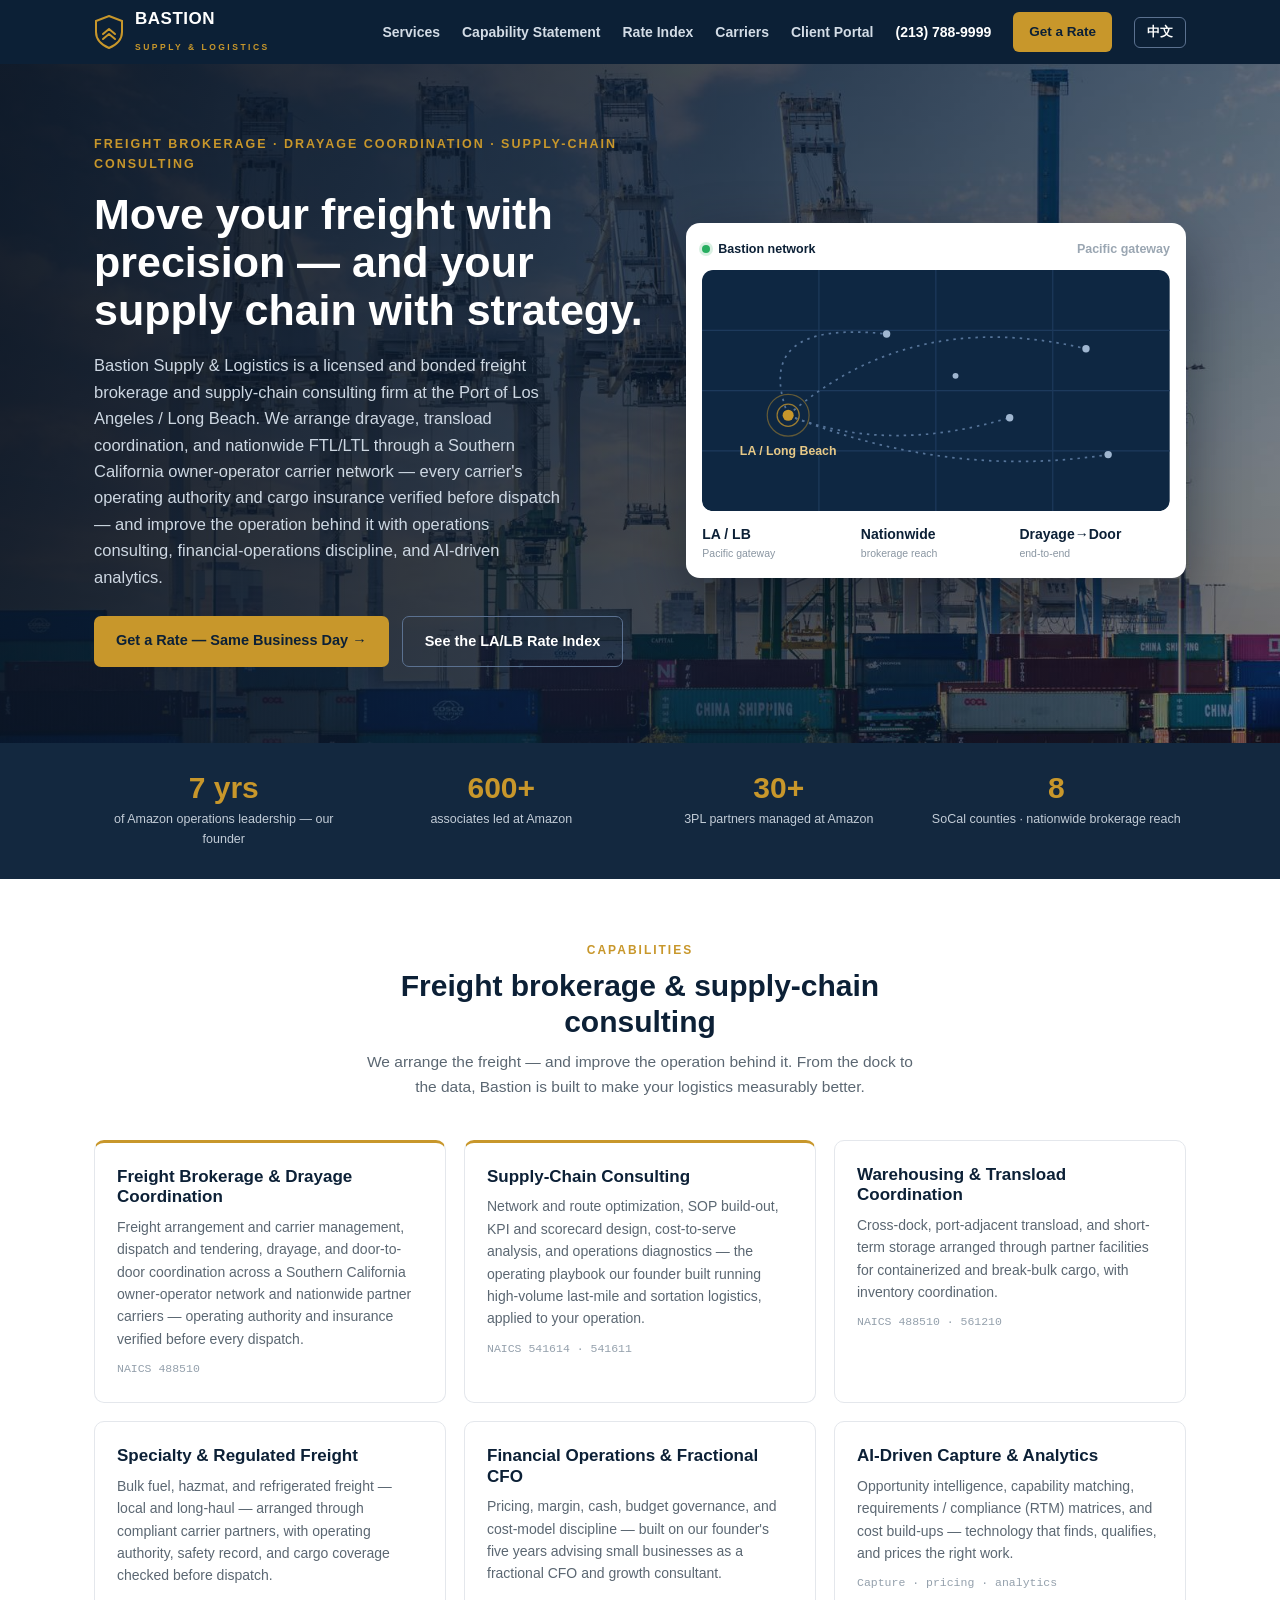
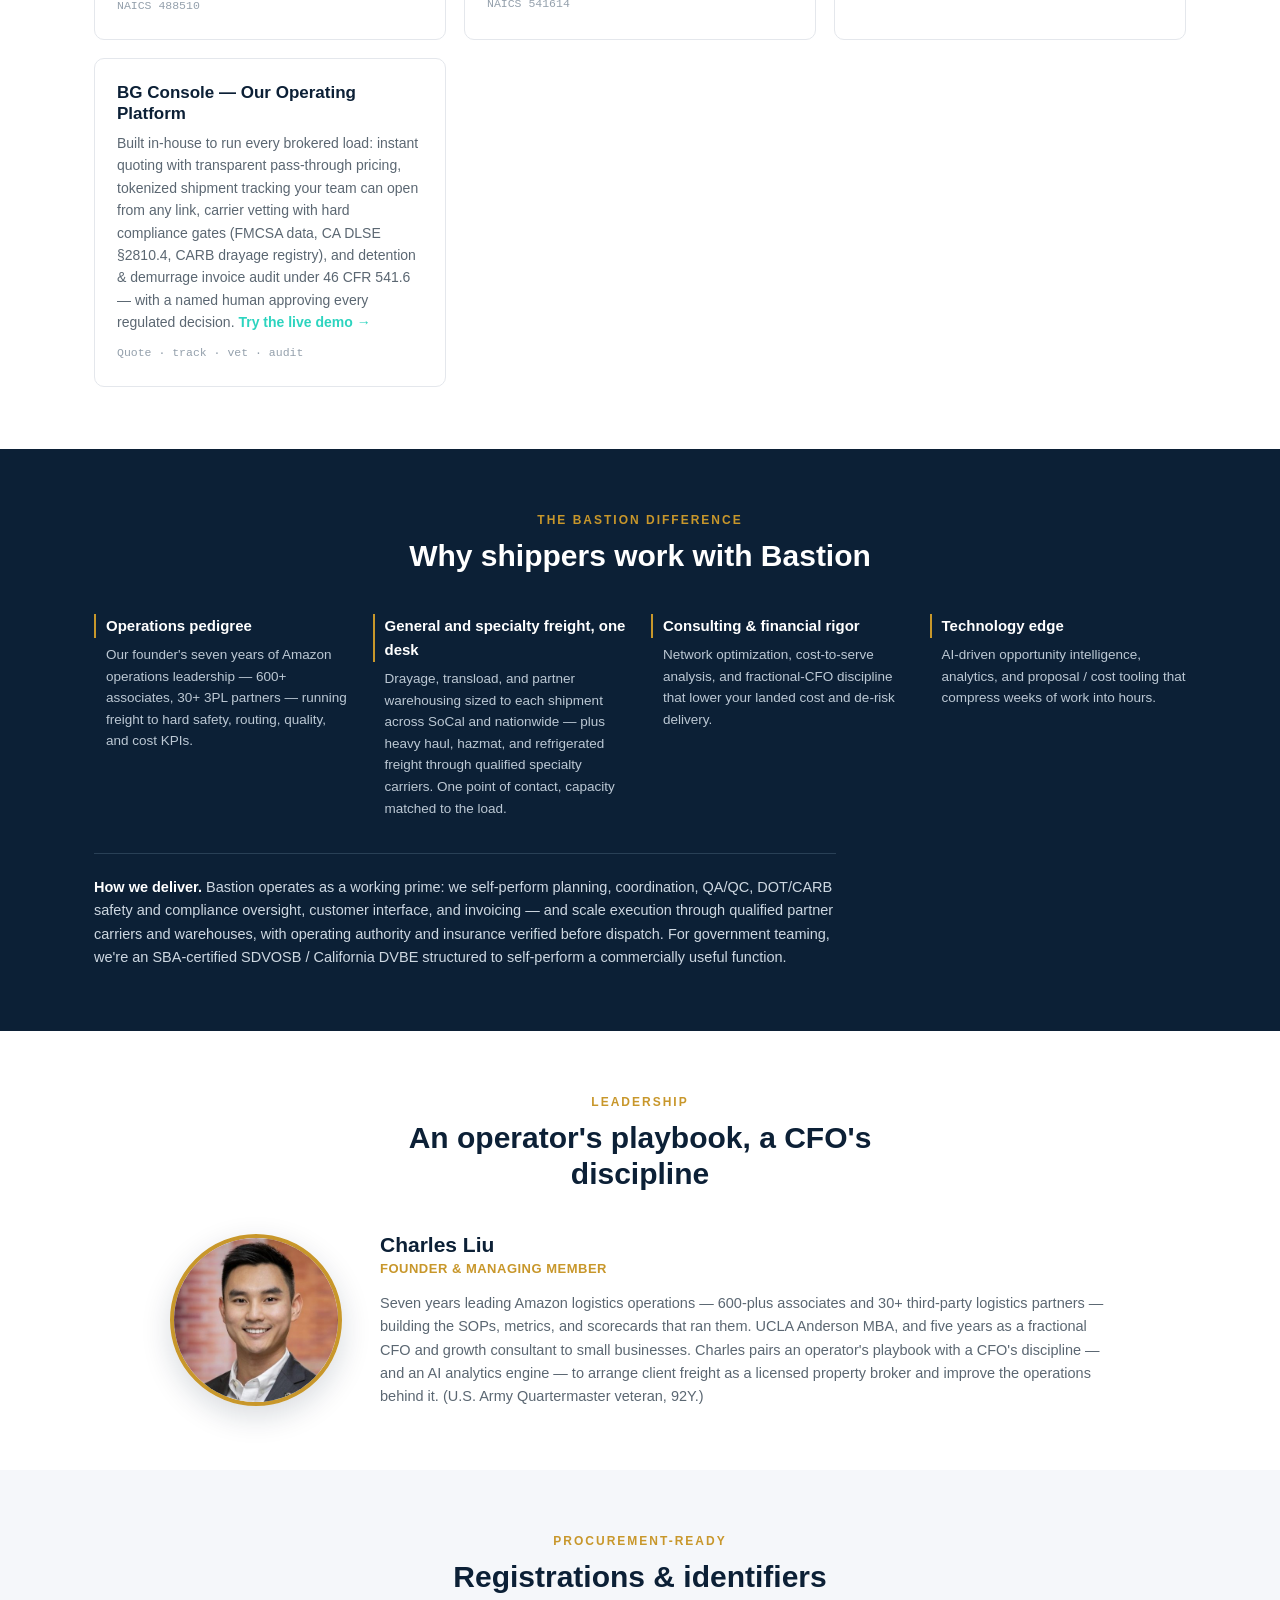
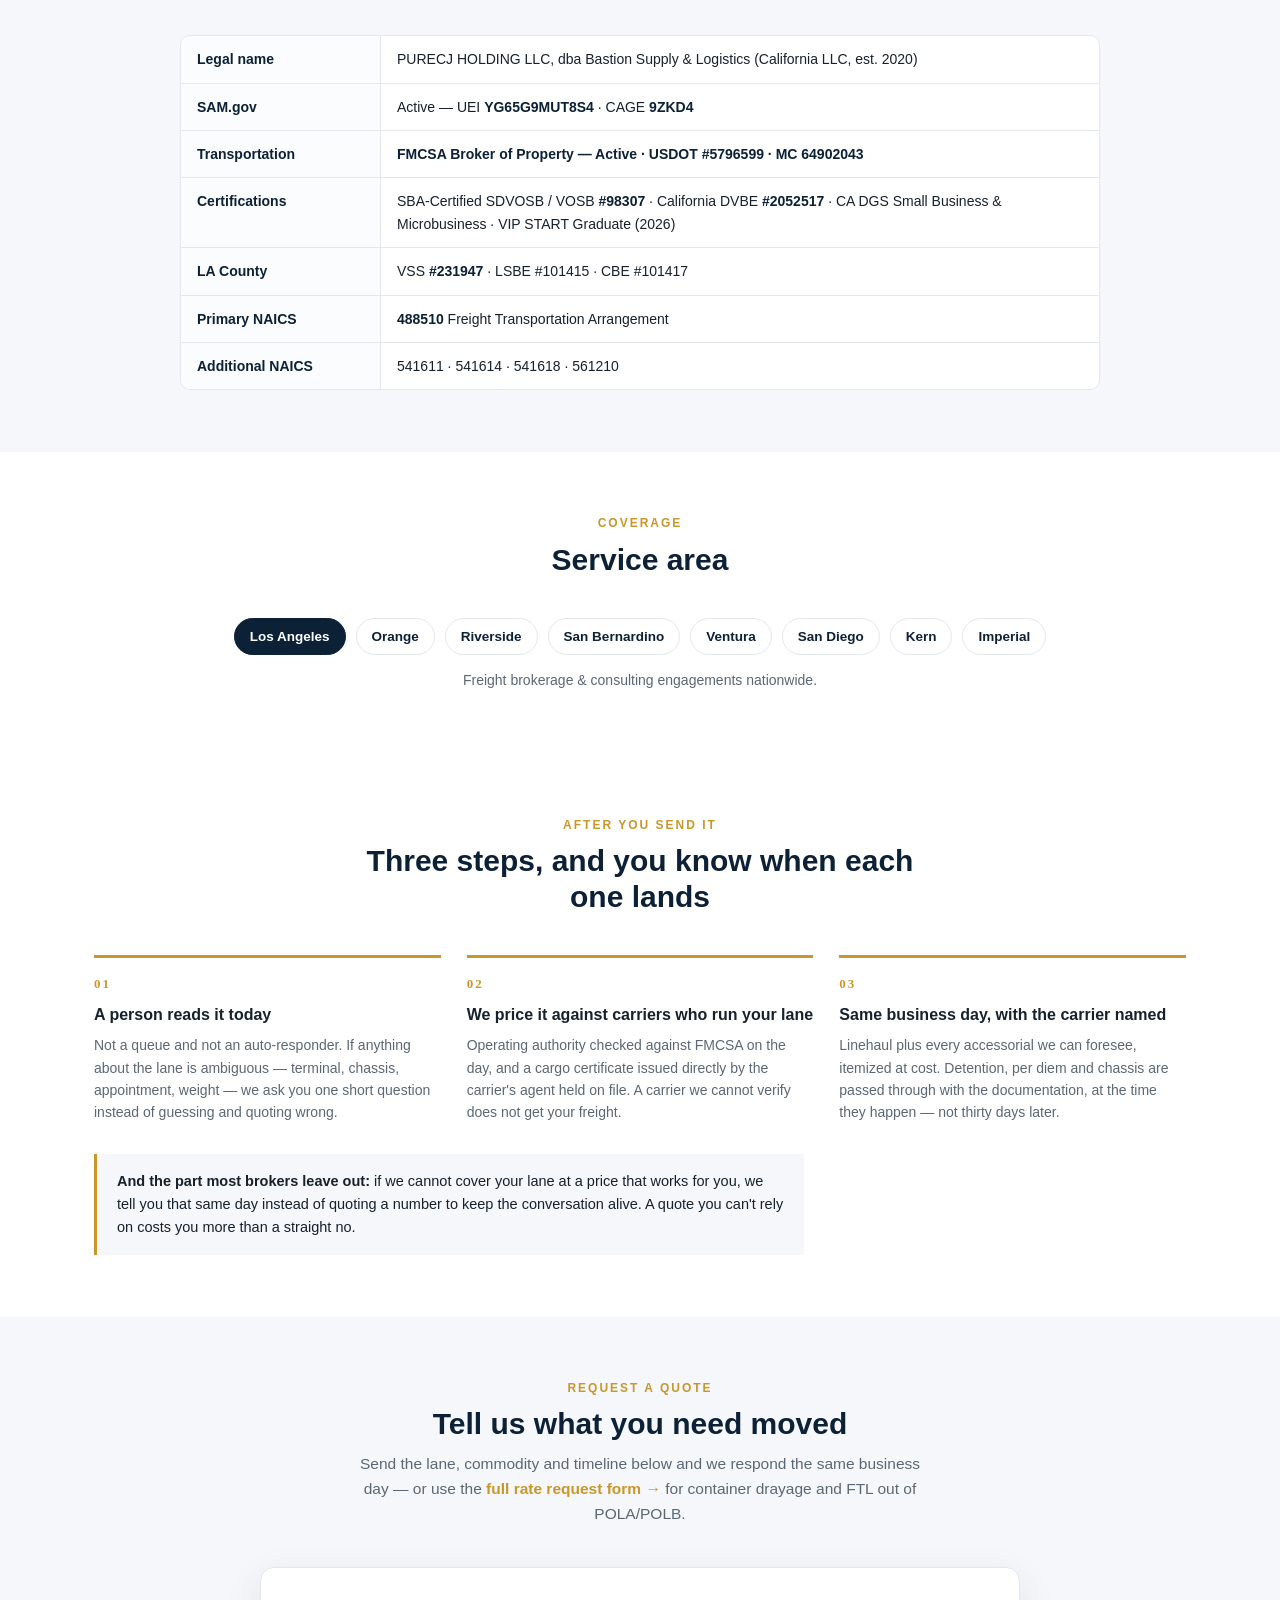
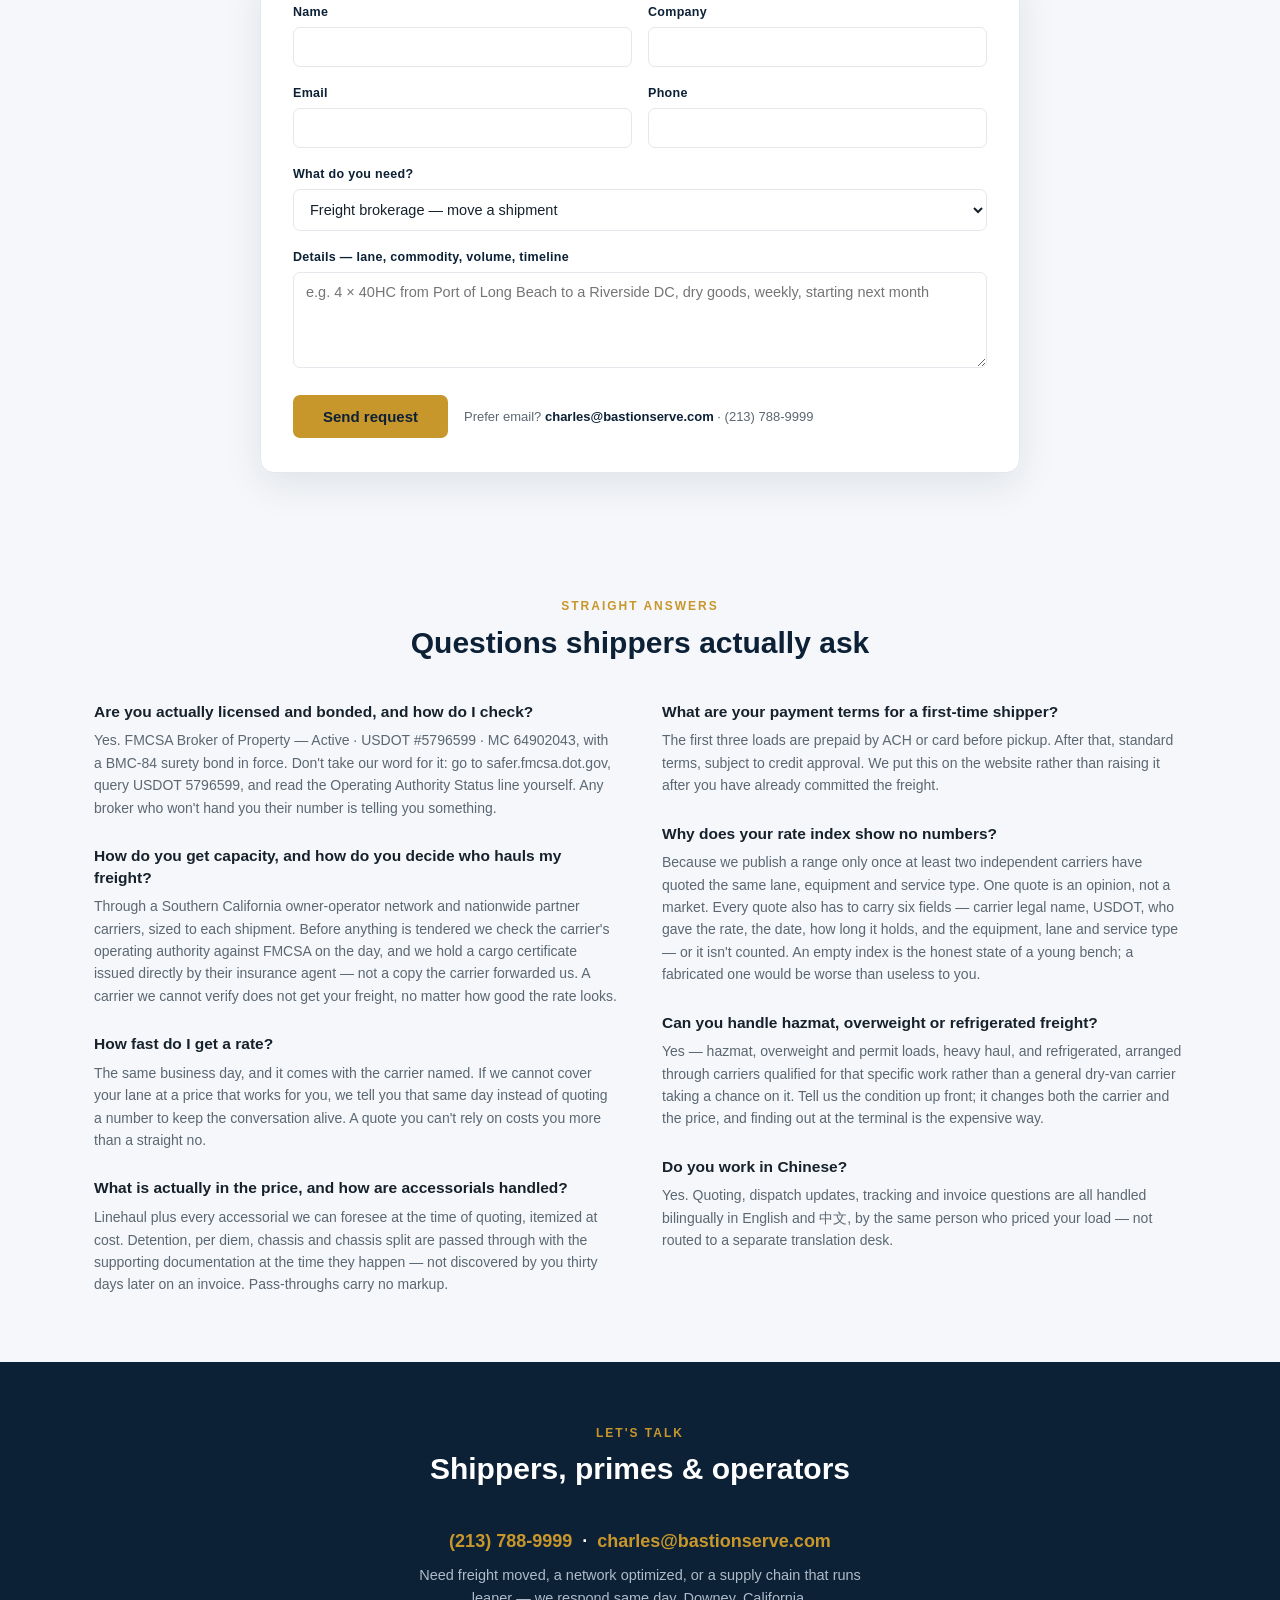
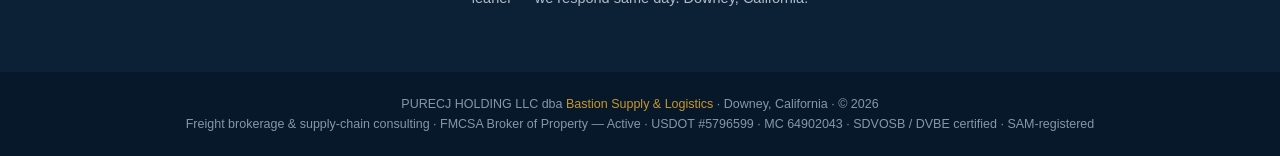
==== index.html @ d9c45f8b "Homepage FAQ + FAQPage schema, generated from a single source Eight questions a shipper actually ask" ====
<!DOCTYPE html>
<html lang="en">
<head>
<meta charset="UTF-8">
<meta name="viewport" content="width=device-width, initial-scale=1">
<title>Bastion Supply &amp; Logistics — Freight Brokerage &amp; Supply-Chain Consulting | Los Angeles &amp; Long Beach</title>
<meta name="description" content="Bastion Supply &amp; Logistics is a licensed and bonded freight brokerage (FMCSA Broker of Property — Active · USDOT #5796599 · MC 64902043) and supply-chain consulting firm at the Port of Los Angeles / Long Beach — drayage, transload coordination, nationwide FTL/LTL, carrier qualification, network optimization, and operations consulting.">
<meta property="og:title" content="Bastion Supply &amp; Logistics — Freight Brokerage &amp; Supply-Chain Consulting">
<meta property="og:description" content="Freight brokerage and supply-chain consulting at the Port of LA / Long Beach and nationwide.">
<meta property="og:type" content="website">
<link rel="icon" href="data:image/svg+xml,%3Csvg xmlns='http://www.w3.org/2000/svg' viewBox='0 0 24 24'%3E%3Cpath fill='%23c9972b' d='M12 2l8 3v6c0 5-3.4 8.6-8 11-4.6-2.4-8-6-8-11V5l8-3z'/%3E%3C/svg%3E">
<script type="application/ld+json">
{"@context":"https://schema.org","@graph":[{"@type":["ProfessionalService","Organization"],"@id":"https://bastionserve.com/#org","name":"Bastion Supply & Logistics","legalName":"PURECJ HOLDING LLC","alternateName":"Bastion Supply and Logistics","url":"https://bastionserve.com","telephone":"+1-213-788-9999","email":"charles@bastionserve.com","foundingDate":"2020","description":"Licensed and bonded FMCSA property broker (FMCSA Broker of Property — Active · USDOT #5796599 · MC 64902043) and supply-chain consultancy at the Ports of Los Angeles and Long Beach. Arranges container drayage, transload, and nationwide FTL/LTL through carrier partners.","knowsLanguage":["en","zh"],"address":{"@type":"PostalAddress","streetAddress":"8036 Privet Ln","addressLocality":"Downey","addressRegion":"CA","postalCode":"90241","addressCountry":"US"},"identifier":[{"@type":"PropertyValue","name":"USDOT","value":"5796599"},{"@type":"PropertyValue","name":"FMCSA MC Docket","value":"MC 64902043"},{"@type":"PropertyValue","name":"SCAC","value":"BATC"},{"@type":"PropertyValue","name":"UEI","value":"YG65G9MUT8S4"},{"@type":"PropertyValue","name":"CAGE","value":"9ZKD4"},{"@type":"PropertyValue","name":"SBA SDVOSB/VOSB Certification","value":"98307"},{"@type":"PropertyValue","name":"California DVBE Certification","value":"2052517"}],"naics":"488510","contactPoint":[{"@type":"ContactPoint","contactType":"sales","telephone":"+1-213-788-9999","email":"charles@bastionserve.com","availableLanguage":["English","Chinese"],"areaServed":"US"}],"areaServed":[{"@type":"AdministrativeArea","name":"Southern California"},{"@type":"Country","name":"United States"}],"hasOfferCatalog":{"@type":"OfferCatalog","name":"Freight and supply-chain services","itemListElement":[{"@type":"Offer","itemOffered":{"@type":"Service","name":"Port container drayage","description":"POLA/POLB container pulls to inland Southern California — Ontario, Fontana, Chino corridor. Live unload and drop-and-pick.","serviceType":"Drayage"}},{"@type":"Offer","itemOffered":{"@type":"Service","name":"Transload and cross-dock","description":"Port-adjacent transload, container to trailer or palletized outbound, through partner facilities.","serviceType":"Transload"}},{"@type":"Offer","itemOffered":{"@type":"Service","name":"Nationwide FTL and LTL","description":"Door-to-door full and less-than-truckload coordination through partner carriers.","serviceType":"Truckload brokerage"}},{"@type":"Offer","itemOffered":{"@type":"Service","name":"Specialty and regulated freight","description":"Heavy haul and overweight permit loads, hazmat, and refrigerated freight through carriers qualified for that specific work.","serviceType":"Specialized freight"}},{"@type":"Offer","itemOffered":{"@type":"Service","name":"Supply-chain and operations consulting","description":"Network and route optimization, SOP build-out, KPI and scorecard design, cost-to-serve analysis, fractional-CFO cost and margin discipline.","serviceType":"Management consulting"}}]},"potentialAction":{"@type":"Action","name":"Request a freight rate","target":"https://bastionserve.com/quote.html"}},{"@type":"WebSite","@id":"https://bastionserve.com/#site","url":"https://bastionserve.com","name":"Bastion Supply & Logistics","publisher":{"@id":"https://bastionserve.com/#org"},"inLanguage":["en","zh"]}]}
</script>
<style>
:root{--navy:#0C2036;--navy2:#13283F;--gold:#C8972B;--ink:#16212c;--muted:#5b6772;--line:#e4e7ec;--soft:#f5f7fa;--white:#fff;}
*{margin:0;padding:0;box-sizing:border-box}
html{scroll-behavior:smooth}
body{font-family:-apple-system,BlinkMacSystemFont,"Segoe UI",Roboto,Helvetica,Arial,sans-serif;color:var(--ink);line-height:1.6;background:var(--white);font-size:16px}
a{color:inherit;text-decoration:none}
.wrap{max-width:1140px;margin:0 auto;padding:0 24px}
.gold{color:var(--gold)}
h1,h2,h3{line-height:1.2;color:var(--navy)}
/* top bar */
.topbar{background:var(--navy);color:#fff;position:sticky;top:0;z-index:30}
.topbar .wrap{display:flex;align-items:center;justify-content:space-between;height:64px}
.brand{display:flex;align-items:center;gap:11px;font-weight:800;letter-spacing:.5px}
.brand svg{flex:none}
.brand .bn{font-size:17px;color:#fff;line-height:1}
.brand .bs{font-size:8.5px;letter-spacing:2.5px;color:var(--gold);font-weight:700}
.nav{display:flex;align-items:center;gap:22px;font-size:14px}
.nav a.lnk{color:#d3dce6;font-weight:600}
.nav a.lnk:hover{color:#fff}
.nav .phone{color:#fff;font-weight:700;white-space:nowrap}
.nav .quote{background:var(--gold);color:var(--navy);font-weight:800;padding:9px 16px;border-radius:6px;font-size:13.5px}
.nav .quote:hover{background:#d9a838}
.nav .lang-toggle{background:transparent;border:1.5px solid #5b7190;color:#fff;font-weight:700;padding:6px 12px;border-radius:6px;font-size:12.5px;cursor:pointer;font-family:inherit}
.nav .lang-toggle:hover{border-color:var(--gold);color:var(--gold)}
@media(max-width:760px){.nav a.lnk,.nav .phone{display:none}}
/* hero */
.hero{position:relative;color:#eef2f6;overflow:hidden}
.hero .bg{position:absolute;inset:0;background:url('port-hero.jpg') center/cover;}
.hero .ov{position:absolute;inset:0;background:linear-gradient(100deg,rgba(8,20,36,.94) 0%,rgba(10,28,50,.82) 42%,rgba(10,28,50,.5) 100%)}
.hero .wrap{position:relative;display:grid;grid-template-columns:1.05fr .95fr;gap:40px;align-items:center;padding:70px 24px 76px}
.hero .eyebrow{color:var(--gold);font-weight:700;letter-spacing:2px;font-size:12.5px;text-transform:uppercase;margin-bottom:16px}
.hero h1{color:#fff;font-size:43px;line-height:1.12;margin-bottom:18px}
.hero p.lead{font-size:16.5px;color:#cdd7e2;max-width:52ch;margin-bottom:26px}
.cta{display:flex;gap:13px;flex-wrap:wrap}
.btn{display:inline-block;padding:13px 22px;border-radius:7px;font-weight:700;font-size:14.5px;transition:.15s}
.btn-gold{background:var(--gold);color:var(--navy)}
.btn-gold:hover{background:#d9a838}
.btn-ghost{border:1.5px solid #5b7190;color:#fff}
.btn-ghost:hover{border-color:var(--gold);color:var(--gold)}
/* hero data card */
.hcard{background:#fff;border-radius:14px;box-shadow:0 24px 60px rgba(4,12,24,.45);padding:16px;color:var(--ink)}
.hc-head{display:flex;align-items:center;gap:8px;font-size:12.5px;font-weight:700;color:var(--navy);margin-bottom:11px}
.hc-head .dot{width:8px;height:8px;border-radius:50%;background:#27ae60;box-shadow:0 0 0 3px rgba(39,174,96,.18)}
.hc-head .mut{color:#9aa6b2;font-weight:600;margin-left:auto}
.hc-map{width:100%;display:block;border-radius:9px}
.hc-kpis{display:grid;grid-template-columns:repeat(3,1fr);gap:8px;margin-top:12px}
.hc-kpis div .v{font-size:14px;font-weight:800;color:var(--navy)}
.hc-kpis div .k{font-size:10.5px;color:#8a96a2}
@media(max-width:860px){.hero .wrap{grid-template-columns:1fr;gap:30px}.hero h1{font-size:33px}.hcard{max-width:460px}}
/* stats */
.stats{background:var(--navy2);color:#fff}
.stats .wrap{display:grid;grid-template-columns:repeat(4,1fr);gap:18px;padding:30px 24px}
.stats .s{text-align:center}
.stats .s .v{font-size:30px;font-weight:800;color:var(--gold);line-height:1}
.stats .s .k{font-size:12.5px;color:#c2ccd7;margin-top:6px}
@media(max-width:680px){.stats .wrap{grid-template-columns:1fr 1fr;gap:22px}}
/* section */
section.blk{padding:62px 0}
.sec-head{text-align:center;max-width:64ch;margin:0 auto 40px}
.sec-head .k{color:var(--gold);font-weight:700;letter-spacing:2px;font-size:12px;text-transform:uppercase}
.sec-head h2{font-size:30px;margin:8px 0 10px}
.sec-head p{color:var(--muted);font-size:15.5px}
.grid{display:grid;grid-template-columns:repeat(3,1fr);gap:18px}
@media(max-width:880px){.grid{grid-template-columns:repeat(2,1fr)}}
@media(max-width:560px){.grid{grid-template-columns:1fr}}
.card{border:1px solid var(--line);border-radius:10px;padding:24px 22px;background:#fff;transition:.15s}
.card:hover{border-color:var(--gold);box-shadow:0 6px 22px rgba(12,32,54,.07);transform:translateY(-2px)}
.card.primary{border-top:3px solid var(--gold)}
.card h3{font-size:17px;margin-bottom:8px}
.card .pri{display:inline-block;font-size:10px;font-weight:800;letter-spacing:.5px;color:var(--navy);background:var(--gold);padding:2px 7px;border-radius:3px;margin-left:6px;vertical-align:middle}
.card p{font-size:14px;color:var(--muted);margin-bottom:10px}
.card .naics{font-size:11.5px;color:#94a0ac;font-family:"SFMono-Regular",Menlo,monospace}
/* why */
.howstep{background:#fff}
.howstep .steps{display:grid;grid-template-columns:repeat(3,1fr);gap:26px;margin-top:26px}
.howstep .step{border-top:3px solid var(--gold);padding-top:16px}
.howstep .step .n{font-family:Georgia,serif;font-size:13px;font-weight:700;color:var(--gold);letter-spacing:2px;margin-bottom:7px}
.howstep .step .t{font-weight:800;font-size:16px;margin-bottom:7px;color:var(--ink)}
.howstep .step p{font-size:14px;color:var(--muted)}
.howstep .promise{margin-top:30px;background:var(--soft);border-left:3px solid var(--gold);padding:16px 20px;font-size:14.5px;max-width:88ch}
.howstep .promise b{color:var(--ink)}
@media(max-width:860px){.howstep .steps{grid-template-columns:1fr;gap:20px}}
.faq{background:var(--soft)}
.faq .faq-grid{columns:2;column-gap:44px;margin-top:28px}
.faq .faq-item{break-inside:avoid;-webkit-column-break-inside:avoid;page-break-inside:avoid;margin-bottom:26px}
.faq .faq-item .q{font-weight:800;font-size:15.5px;color:var(--ink);margin-bottom:7px;line-height:1.4}
.faq .faq-item p{font-size:14px;color:var(--muted)}
@media(max-width:860px){.faq .faq-grid{columns:1}}
.why{background:var(--navy)}
.why h2{color:#fff}
.why .grid4{display:grid;grid-template-columns:repeat(4,1fr);gap:22px}
@media(max-width:860px){.why .grid4{grid-template-columns:repeat(2,1fr)}}
@media(max-width:480px){.why .grid4{grid-template-columns:1fr}}
.why .col .t{font-weight:800;color:#fff;font-size:15px;border-left:2.5px solid var(--gold);padding-left:10px;margin-bottom:6px}
.why .col p{font-size:13.5px;color:#bcc8d4;padding-left:12px}
.why .deliver{margin-top:34px;font-size:14.5px;color:#cdd7e1;border-top:1px solid #294056;padding-top:22px;max-width:92ch}
.why .deliver b{color:#fff}
/* leadership */
.lead-wrap{display:flex;gap:38px;align-items:center;max-width:940px;margin:0 auto}
.lead-wrap .ph{flex:none;width:172px;height:172px;border-radius:50%;object-fit:cover;border:4px solid var(--gold);box-shadow:0 10px 30px rgba(12,32,54,.16)}
.lead-wrap h3{font-size:21px}
.lead-wrap .role{color:var(--gold);font-weight:700;font-size:13px;letter-spacing:.5px;margin:2px 0 12px}
.lead-wrap p{font-size:14.5px;color:var(--muted)}
@media(max-width:620px){.lead-wrap{flex-direction:column;text-align:center}}
/* registrations */
.reg{background:var(--soft)}
.regtable{border:1px solid var(--line);border-radius:10px;overflow:hidden;background:#fff;max-width:920px;margin:0 auto}
.regtable .row{display:flex;border-bottom:1px solid var(--line);font-size:14px}
.regtable .row:last-child{border-bottom:none}
.regtable .k{flex:0 0 200px;background:#fbfcfd;padding:12px 16px;font-weight:700;color:var(--navy);border-right:1px solid var(--line)}
.regtable .v{padding:12px 16px;color:var(--ink)}
.regtable .v b{color:var(--navy)}
@media(max-width:560px){.regtable .row{flex-direction:column}.regtable .k{flex:none;border-right:none;border-bottom:1px solid var(--line)}}
/* area */
.area{display:flex;flex-wrap:wrap;gap:10px;justify-content:center;margin-top:8px}
.area span{background:#fff;border:1px solid var(--line);border-radius:20px;padding:7px 15px;font-size:13.5px;font-weight:600;color:var(--navy)}
.area span.primary{background:var(--navy);color:#fff;border-color:var(--navy)}
/* quote form */
.quote-sec{background:var(--soft)}
.qwrap{max-width:760px;margin:0 auto;background:#fff;border:1px solid var(--line);border-radius:14px;box-shadow:0 12px 38px rgba(12,32,54,.09);padding:34px 32px}
.qok{display:none;background:#e8f6ee;border:1px solid #b7e0c6;color:#1d6b3a;border-radius:8px;padding:14px 16px;font-size:14.5px;font-weight:600;margin-bottom:22px}
.qform{display:grid;grid-template-columns:1fr 1fr;gap:16px}
.qform .full{grid-column:1 / -1}
.qform label{display:block;font-size:12.5px;font-weight:700;color:var(--navy);margin-bottom:5px;letter-spacing:.3px}
.qform input,.qform select,.qform textarea{width:100%;border:1px solid var(--line);border-radius:7px;padding:11px 12px;font-size:14.5px;font-family:inherit;color:var(--ink);background:#fff;transition:.15s}
.qform input:focus,.qform select:focus,.qform textarea:focus{outline:none;border-color:var(--gold);box-shadow:0 0 0 3px rgba(200,151,43,.16)}
.qform textarea{resize:vertical;min-height:96px}
.qform .sub{grid-column:1 / -1;display:flex;align-items:center;gap:16px;flex-wrap:wrap;margin-top:4px}
.qform button{background:var(--gold);color:var(--navy);font-weight:800;font-size:15px;border:none;border-radius:7px;padding:13px 30px;cursor:pointer;transition:.15s}
.qform button:hover{background:#d9a838}
.qform .hint{font-size:13px;color:var(--muted)}
.qform .hint a{color:var(--navy);font-weight:700}
.qhoney{position:absolute;left:-9999px;width:1px;height:1px;opacity:0}
@media(max-width:560px){.qform{grid-template-columns:1fr}.qwrap{padding:26px 20px}}
/* contact */
.contact{background:var(--navy);color:#dfe6ed;text-align:center}
.contact h2{color:#fff}
.contact .lines{font-size:18px;margin:18px 0 8px;font-weight:700;color:#fff}
.contact .lines a{color:var(--gold)}
.contact .sub{color:#aebbc8;font-size:14.5px;max-width:60ch;margin:0 auto}
footer.foot{background:#08182b;color:#8597a8;font-size:12.5px;text-align:center;padding:22px 0}
footer.foot .gold{color:var(--gold)}
</style>
<script type="application/ld+json">
{"@context":"https://schema.org","@type":"FAQPage","@id":"https://bastionserve.com/#faq","mainEntity":[{"@type":"Question","name":"Are you actually licensed and bonded, and how do I check?","acceptedAnswer":{"@type":"Answer","text":"Yes. FMCSA Broker of Property — Active · USDOT #5796599 · MC 64902043, with a BMC-84 surety bond in force. Don't take our word for it: go to safer.fmcsa.dot.gov, query USDOT 5796599, and read the Operating Authority Status line yourself. Any broker who won't hand you their number is telling you something."}},{"@type":"Question","name":"How do you get capacity, and how do you decide who hauls my freight?","acceptedAnswer":{"@type":"Answer","text":"Through a Southern California owner-operator network and nationwide partner carriers, sized to each shipment. Before anything is tendered we check the carrier's operating authority against FMCSA on the day, and we hold a cargo certificate issued directly by their insurance agent — not a copy the carrier forwarded us. A carrier we cannot verify does not get your freight, no matter how good the rate looks."}},{"@type":"Question","name":"How fast do I get a rate?","acceptedAnswer":{"@type":"Answer","text":"The same business day, and it comes with the carrier named. If we cannot cover your lane at a price that works for you, we tell you that same day instead of quoting a number to keep the conversation alive. A quote you can't rely on costs you more than a straight no."}},{"@type":"Question","name":"What is actually in the price, and how are accessorials handled?","acceptedAnswer":{"@type":"Answer","text":"Linehaul plus every accessorial we can foresee at the time of quoting, itemized at cost. Detention, per diem, chassis and chassis split are passed through with the supporting documentation at the time they happen — not discovered by you thirty days later on an invoice. Pass-throughs carry no markup."}},{"@type":"Question","name":"What are your payment terms for a first-time shipper?","acceptedAnswer":{"@type":"Answer","text":"The first three loads are prepaid by ACH or card before pickup. After that, standard terms, subject to credit approval. We put this on the website rather than raising it after you have already committed the freight."}},{"@type":"Question","name":"Why does your rate index show no numbers?","acceptedAnswer":{"@type":"Answer","text":"Because we publish a range only once at least two independent carriers have quoted the same lane, equipment and service type. One quote is an opinion, not a market. Every quote also has to carry six fields — carrier legal name, USDOT, who gave the rate, the date, how long it holds, and the equipment, lane and service type — or it isn't counted. An empty index is the honest state of a young bench; a fabricated one would be worse than useless to you."}},{"@type":"Question","name":"Can you handle hazmat, overweight or refrigerated freight?","acceptedAnswer":{"@type":"Answer","text":"Yes — hazmat, overweight and permit loads, heavy haul, and refrigerated, arranged through carriers qualified for that specific work rather than a general dry-van carrier taking a chance on it. Tell us the condition up front; it changes both the carrier and the price, and finding out at the terminal is the expensive way."}},{"@type":"Question","name":"Do you work in Chinese?","acceptedAnswer":{"@type":"Answer","text":"Yes. Quoting, dispatch updates, tracking and invoice questions are all handled bilingually in English and 中文, by the same person who priced your load — not routed to a separate translation desk."}}]}
</script>
</head>
<body>
<div class="topbar"><div class="wrap">
  <a class="brand" href="#top">
    <svg width="30" height="34" viewBox="0 0 30 34" fill="none" xmlns="http://www.w3.org/2000/svg"><path d="M15 1 28 6v11c0 8-6 13-13 16C8 30 2 25 2 17V6L15 1Z" stroke="#C8972B" stroke-width="2" fill="#0C2036"/><path d="M9 19l6-5 6 5M9 24l6-5 6 5" stroke="#C8972B" stroke-width="2" fill="none" stroke-linecap="round" stroke-linejoin="round"/></svg>
    <span><span class="bn">BASTION</span><br><span class="bs">SUPPLY &amp; LOGISTICS</span></span>
  </a>
  <div class="nav">
    <a class="lnk" href="#services" data-en="Services" data-zh="服务">Services</a>
    <a class="lnk" href="capability-statement.html" data-en="Capability Statement" data-zh="能力声明">Capability Statement</a>
    <a class="lnk" href="rates.html" data-en="Rate Index" data-zh="费率指数">Rate Index</a>
    <a class="lnk" href="carriers.html" data-en="Carriers" data-zh="承运人">Carriers</a>
    <a class="lnk" href="https://app.bastionserve.com" data-en="Client Portal" data-zh="客户门户">Client Portal</a>
    <a class="phone" href="tel:+12137889999">(213) 788-9999</a>
    <a class="quote" href="quote.html" data-en="Get a Rate" data-zh="获取报价">Get a Rate</a>
    <button type="button" id="langToggle" class="lang-toggle" aria-label="切换语言 / Toggle language">中文</button>
  </div>
</div></div>

<header class="hero" id="top">
  <div class="bg"></div><div class="ov"></div>
  <div class="wrap">
    <div>
      <div class="eyebrow" data-en="Freight Brokerage · Drayage Coordination · Supply-Chain Consulting" data-zh="货运经纪 · 港口拖车统筹 · 供应链咨询">Freight Brokerage · Drayage Coordination · Supply-Chain Consulting</div>
      <h1 data-en="Move your freight with precision — and your supply chain with strategy." data-zh="精准移动您的货运——并战略布局您的供应链。">Move your freight with precision — and your supply chain with strategy.</h1>
      <p class="lead" data-en="Bastion Supply & Logistics is a licensed and bonded freight brokerage and supply-chain consulting firm at the Port of Los Angeles / Long Beach. We arrange drayage, transload coordination, and nationwide FTL/LTL through a Southern California owner-operator carrier network — every carrier's operating authority and cargo insurance verified before dispatch — and improve the operation behind it with operations consulting, financial-operations discipline, and AI-driven analytics." data-zh="贝松供应与物流是位于洛杉矶/长滩港的持牌且有保证金的货运经纪和供应链咨询公司。我们依托南加州自有车主承运人网络，安排港口拖车、转运换装及全国整车/零担运输——每家承运人派车前均核验营运资质与货物保险——并以运营咨询、财务运营规范和AI驱动分析优化背后的运营。">Bastion Supply & Logistics is a licensed and bonded freight brokerage and supply-chain consulting firm at the Port of Los Angeles / Long Beach. We arrange drayage, transload coordination, and nationwide FTL/LTL through a Southern California owner-operator carrier network — every carrier's operating authority and cargo insurance verified before dispatch — and improve the operation behind it with operations consulting, financial-operations discipline, and AI-driven analytics.</p>
      <div class="cta">
        <a class="btn btn-gold" href="quote.html" data-en="Get a Rate — Same Business Day &rarr;" data-zh="获取报价 — 当个工作日回复 &rarr;">Get a Rate &mdash; Same Business Day &rarr;</a>
        <a class="btn btn-ghost" href="rates.html" data-en="See the LA/LB Rate Index" data-zh="查看洛杉矶/长滩费率指数">See the LA/LB Rate Index</a>
      </div>
    </div>
    <div class="hcard">
      <div class="hc-head"><span class="dot"></span> <span data-en="Bastion network" data-zh="Bastion 网络">Bastion network</span> <span class="mut" data-en="Pacific gateway" data-zh="太平洋门户">Pacific gateway</span></div>
      <svg viewBox="0 0 380 196" class="hc-map" xmlns="http://www.w3.org/2000/svg">
        <rect width="380" height="196" rx="9" fill="#0e2742"/>
        <g stroke="#1d3a5c" stroke-width="1">
          <line x1="0" y1="49" x2="380" y2="49"/><line x1="0" y1="98" x2="380" y2="98"/><line x1="0" y1="147" x2="380" y2="147"/>
          <line x1="95" y1="0" x2="95" y2="196"/><line x1="190" y1="0" x2="190" y2="196"/><line x1="285" y1="0" x2="285" y2="196"/>
        </g>
        <g fill="none" stroke="#5e7da3" stroke-width="1.4" stroke-dasharray="2 4" opacity=".9">
          <path d="M70,118 Q40,40 150,52"/>
          <path d="M70,118 Q150,150 250,120"/>
          <path d="M70,118 Q170,30 312,64"/>
          <path d="M70,118 Q200,170 330,150"/>
        </g>
        <g fill="#9fb6d0">
          <circle cx="150" cy="52" r="3"/><circle cx="250" cy="120" r="3"/><circle cx="312" cy="64" r="3"/><circle cx="330" cy="150" r="3"/><circle cx="206" cy="86" r="2.4"/>
        </g>
        <circle cx="70" cy="118" r="17" fill="none" stroke="#C8972B" opacity=".45"/>
        <circle cx="70" cy="118" r="9" fill="none" stroke="#C8972B" opacity=".75"/>
        <circle cx="70" cy="118" r="4.5" fill="#C8972B"/>
        <text x="70" y="150" text-anchor="middle" fill="#e7c987" font-size="10" font-family="Arial" font-weight="700">LA / Long Beach</text>
      </svg>
      <div class="hc-kpis">
        <div><div class="v" data-en="LA / LB" data-zh="洛杉矶/长滩">LA / LB</div><div class="k" data-en="Pacific gateway" data-zh="太平洋门户">Pacific gateway</div></div>
        <div><div class="v" data-en="Nationwide" data-zh="全国">Nationwide</div><div class="k" data-en="brokerage reach" data-zh="经纪覆盖">brokerage reach</div></div>
        <div><div class="v" data-en="Drayage→Door" data-zh="港口拖车/短驳→门">Drayage→Door</div><div class="k" data-en="end-to-end" data-zh="端到端">end-to-end</div></div>
      </div>
    </div>
  </div>
</header>

<div class="stats"><div class="wrap">
  <div class="s"><div class="v" data-en="7 yrs" data-zh="7年">7 yrs</div><div class="k" data-en="of Amazon operations leadership — our founder" data-zh="亚马逊运营领导经验 — 创始人">of Amazon operations leadership — our founder</div></div>
  <div class="s"><div class="v" data-en="600+" data-zh="600+">600+</div><div class="k" data-en="associates led at Amazon" data-zh="在亚马逊带领的员工">associates led at Amazon</div></div>
  <div class="s"><div class="v" data-en="30+" data-zh="30+">30+</div><div class="k" data-en="3PL partners managed at Amazon" data-zh="在亚马逊管理的3PL合作伙伴">3PL partners managed at Amazon</div></div>
  <div class="s"><div class="v" data-en="8" data-zh="8">8</div><div class="k" data-en="SoCal counties · nationwide brokerage reach" data-zh="南加州县 · 全国经纪覆盖">SoCal counties · nationwide brokerage reach</div></div>
</div></div>

<section class="blk" id="services"><div class="wrap">
  <div class="sec-head"><div class="k" data-en="Capabilities" data-zh="服务能力">Capabilities</div><h2 data-en="Freight brokerage & supply-chain consulting" data-zh="货运经纪 & 供应链咨询">Freight brokerage & supply-chain consulting</h2>
    <p data-en="We arrange the freight — and improve the operation behind it. From the dock to the data, Bastion is built to make your logistics measurably better." data-zh="我们安排货运——并提升其背后的运营。从码头到数据，Bastion旨在使您的物流显著更优。">We arrange the freight — and improve the operation behind it. From the dock to the data, Bastion is built to make your logistics measurably better.</p></div>
  <div class="grid">
    <div class="card primary"><h3 data-en="Freight Brokerage & Drayage Coordination" data-zh="货运经纪与港口拖车统筹">Freight Brokerage & Drayage Coordination<span class="pri" data-en="CORE" data-zh="核心">CORE</span></h3><p data-en="Freight arrangement and carrier management, dispatch and tendering, drayage, and door-to-door coordination across a Southern California owner-operator network and nationwide partner carriers — operating authority and insurance verified before every dispatch." data-zh="货运安排与承运人管理，调度与派单，港口拖车/短驳，以及门到门统筹——依托南加州自有车主承运人网络及全国合作承运人，每次派车前核验营运资质与保险。">Freight arrangement and carrier management, dispatch and tendering, drayage, and door-to-door coordination across a Southern California owner-operator network and nationwide partner carriers — operating authority and insurance verified before every dispatch.</p><div class="naics">NAICS 488510</div></div>
    <div class="card primary"><h3 data-en="Supply-Chain Consulting" data-zh="供应链咨询">Supply-Chain Consulting<span class="pri" data-en="CORE" data-zh="核心">CORE</span></h3><p data-en="Network and route optimization, SOP build-out, KPI and scorecard design, cost-to-serve analysis, and operations diagnostics — the operating playbook our founder built running high-volume last-mile and sortation logistics, applied to your operation." data-zh="网络和路线优化，SOP建设，KPI和评分卡设计，成本分析，以及运营诊断——创始人在高吞吐末端配送与分拣运营中打磨的运营手册，应用于您的业务。">Network and route optimization, SOP build-out, KPI and scorecard design, cost-to-serve analysis, and operations diagnostics — the operating playbook our founder built running high-volume last-mile and sortation logistics, applied to your operation.</p><div class="naics">NAICS 541614 · 541611</div></div>
    <div class="card"><h3 data-en="Warehousing & Transload Coordination" data-zh="仓储与转运统筹">Warehousing & Transload Coordination</h3><p data-en="Cross-dock, port-adjacent transload, and short-term storage arranged through partner facilities for containerized and break-bulk cargo, with inventory coordination." data-zh="跨码头转运、港口附近转运换装及短期仓储，通过合作伙伴设施为集装箱及散货安排，并协调库存。">Cross-dock, port-adjacent transload, and short-term storage arranged through partner facilities for containerized and break-bulk cargo, with inventory coordination.</p><div class="naics">NAICS 488510 · 561210</div></div>
    <div class="card"><h3 data-en="Specialty & Regulated Freight" data-zh="特种与监管货运">Specialty & Regulated Freight</h3><p data-en="Bulk fuel, hazmat, and refrigerated freight — local and long-haul — arranged through compliant carrier partners, with operating authority, safety record, and cargo coverage checked before dispatch." data-zh="散装燃料、危险品和冷藏货运——本地和长途——通过合规承运人伙伴安排，派车前核查营运资质、安全记录与货物保险。">Bulk fuel, hazmat, and refrigerated freight — local and long-haul — arranged through compliant carrier partners, with operating authority, safety record, and cargo coverage checked before dispatch.</p><div class="naics">NAICS 488510</div></div>
    <div class="card"><h3 data-en="Financial Operations & Fractional CFO" data-zh="财务运营 & 兼职CFO">Financial Operations & Fractional CFO</h3><p data-en="Pricing, margin, cash, budget governance, and cost-model discipline — built on our founder's five years advising small businesses as a fractional CFO and growth consultant." data-zh="定价、利润率、现金、预算管理、成本模型纪律——基于创始人五年担任小型企业兼职CFO和增长顾问的经验。">Pricing, margin, cash, budget governance, and cost-model discipline — built on our founder's five years advising small businesses as a fractional CFO and growth consultant.</p><div class="naics">NAICS 541614</div></div>
    <div class="card"><h3 data-en="AI-Driven Capture & Analytics" data-zh="AI驱动采集与分析">AI-Driven Capture & Analytics</h3><p data-en="Opportunity intelligence, capability matching, requirements / compliance (RTM) matrices, and cost build-ups — technology that finds, qualifies, and prices the right work." data-zh="机会情报，能力匹配，需求/合规（RTM）矩阵，成本构建——技术发现、评估和定价正确的工作。">Opportunity intelligence, capability matching, requirements / compliance (RTM) matrices, and cost build-ups — technology that finds, qualifies, and prices the right work.</p><div class="naics">Capture · pricing · analytics</div></div>
    <div class="card"><h3 data-en="BG Console — Our Operating Platform" data-zh="BG控制台 — 我们的操作平台">BG Console — Our Operating Platform<span class="pri" data-en="IN-HOUSE" data-zh="内部">IN-HOUSE</span></h3><p data-en='Built in-house to run every brokered load: instant quoting with transparent pass-through pricing, tokenized shipment tracking your team can open from any link, carrier vetting with hard compliance gates (FMCSA data, CA DLSE §2810.4, CARB drayage registry), and detention & demurrage invoice audit under 46 CFR 541.6 — with a named human approving every regulated decision. <a href="https://app.bastionserve.com" style="color:var(--accent,#2DD4BF);font-weight:600">Try the live demo &rarr;</a>' data-zh='我们内部构建、用于承载每一笔经纪货运的操作平台：即时报价，透明转手定价，通过任何链接即可开启的代币化货运跟踪，承运人审查设有严格的合规门槛（FMCSA数据，CA DLSE §2810.4，CARB短驳注册），以及46 CFR 541.6下的等候费/滞箱费发票审核——每项受监管的决定都由指定人员批准。 <a href="https://app.bastionserve.com" style="color:var(--accent,#2DD4BF);font-weight:600">体验实时演示 &rarr;</a>'>Built in-house to run every brokered load: instant quoting with transparent pass-through pricing, tokenized shipment tracking your team can open from any link, carrier vetting with hard compliance gates (FMCSA data, CA DLSE §2810.4, CARB drayage registry), and detention & demurrage invoice audit under 46 CFR 541.6 — with a named human approving every regulated decision. <a href="https://app.bastionserve.com" style="color:var(--accent,#2DD4BF);font-weight:600">Try the live demo &rarr;</a></p><div class="naics">Quote · track · vet · audit</div></div>
  </div>
</div></section>

<section class="blk why"><div class="wrap">
  <div class="sec-head"><div class="k" style="color:var(--gold)" data-en="The Bastion difference" data-zh="Bastion 优势">The Bastion difference</div><h2 data-en="Why shippers work with Bastion" data-zh="货主为什么与Bastion合作">Why shippers work with Bastion</h2></div>
  <div class="grid4">
    <div class="col"><div class="t" data-en="Operations pedigree" data-zh="运营谱系">Operations pedigree</div><p data-en="Our founder's seven years of Amazon operations leadership — 600+ associates, 30+ 3PL partners — running freight to hard safety, routing, quality, and cost KPIs." data-zh="创始人七年亚马逊运营领导经验 — 600+ 员工，30+ 3PL 合作伙伴 — 以严格的安全、路线、质量及成本KPI管理货运。">Our founder's seven years of Amazon operations leadership — 600+ associates, 30+ 3PL partners — running freight to hard safety, routing, quality, and cost KPIs.</p></div>
    <div class="col"><div class="t" data-en="General and specialty freight, one desk" data-zh="一般与特种运力，一个对接口">General and specialty freight, one desk</div><p data-en="Drayage, transload, and partner warehousing sized to each shipment across SoCal and nationwide — plus heavy haul, hazmat, and refrigerated freight through qualified specialty carriers. One point of contact, capacity matched to the load." data-zh="港口拖车、转运换装与合作仓储按每票货量定制，覆盖南加州及全国——另有重型运输、危险品与冷藏运输，经合格特种承运人执行。单一对接人，运力按货匹配。">Drayage, transload, and partner warehousing sized to each shipment across SoCal and nationwide — plus heavy haul, hazmat, and refrigerated freight through qualified specialty carriers. One point of contact, capacity matched to the load.</p></div>
    <div class="col"><div class="t" data-en="Consulting & financial rigor" data-zh="咨询 & 财务严谨">Consulting & financial rigor</div><p data-en="Network optimization, cost-to-serve analysis, and fractional-CFO discipline that lower your landed cost and de-risk delivery." data-zh="网络优化、成本分析及兼职CFO管理，降低您的到岸成本，降低交付风险。">Network optimization, cost-to-serve analysis, and fractional-CFO discipline that lower your landed cost and de-risk delivery.</p></div>
    <div class="col"><div class="t" data-en="Technology edge" data-zh="技术优势">Technology edge</div><p data-en="AI-driven opportunity intelligence, analytics, and proposal / cost tooling that compress weeks of work into hours." data-zh="AI驱动机会智能、分析和提案/成本工具，将数周工作压缩至数小时。">AI-driven opportunity intelligence, analytics, and proposal / cost tooling that compress weeks of work into hours.</p></div>
  </div>
  <p class="deliver" data-en="<b>How we deliver.</b> Bastion operates as a working prime: we self-perform planning, coordination, QA/QC, DOT/CARB safety and compliance oversight, customer interface, and invoicing — and scale execution through qualified partner carriers and warehouses, with operating authority and insurance verified before dispatch. For government teaming, we're an SBA-certified SDVOSB / California DVBE structured to self-perform a commercially useful function." data-zh="<b>我们如何交付：</b>Bastion 以自营主承包商（working prime）身份运营：我们自行执行规划、协调、质量保证/质量控制、DOT/CARB安全与合规监督、客户对接和开票——并通过合格的合作伙伴承运人和仓库进行规模化执行，派车前核验营运资质与保险。对于政府联合项目，我们是SBA认证的SDVOSB/加州DVBE，按自行履行商业上有用功能（CUF）的结构运营。"><b>How we deliver.</b> Bastion operates as a working prime: we self-perform planning, coordination, QA/QC, DOT/CARB safety and compliance oversight, customer interface, and invoicing — and scale execution through qualified partner carriers and warehouses, with operating authority and insurance verified before dispatch. For government teaming, we're an SBA-certified SDVOSB / California DVBE structured to self-perform a commercially useful function.</p>
</div></section>

<section class="blk"><div class="wrap">
  <div class="sec-head"><div class="k" data-en="Leadership" data-zh="领导团队">Leadership</div><h2 data-en="An operator's playbook, a CFO's discipline" data-zh="操作员手册，CFO的准则">An operator's playbook, a CFO's discipline</h2></div>
  <div class="lead-wrap">
    <img class="ph" src="founder.jpg" alt="Charles Liu, Founder & Managing Member">
    <div>
      <h3>Charles Liu</h3>
      <div class="role" data-en="FOUNDER & MANAGING MEMBER" data-zh="创始人 & 管理合伙人">FOUNDER & MANAGING MEMBER</div>
      <p data-en="Seven years leading Amazon logistics operations — 600-plus associates and 30+ third-party logistics partners — building the SOPs, metrics, and scorecards that ran them. UCLA Anderson MBA, and five years as a fractional CFO and growth consultant to small businesses. Charles pairs an operator's playbook with a CFO's discipline — and an AI analytics engine — to arrange client freight as a licensed property broker and improve the operations behind it. (U.S. Army Quartermaster veteran, 92Y.)" data-zh="七载领导亚马逊物流运营 — 拥有600多名员工及30多家第三方物流合作伙伴 — 制定操作规范、指标和评分卡，确保其高效运行。加州大学洛杉矶分校安德森管理学院MBA，五年来担任小型企业的部分CFO和增长顾问。查尔斯将操作手册与CFO的严谨结合 — 并引入AI分析引擎 — 以持牌货运经纪身份安排客户货运，并优化其背后的运营。（美国陆军军需官退伍军人，92Y。）">Seven years leading Amazon logistics operations — 600-plus associates and 30+ third-party logistics partners — building the SOPs, metrics, and scorecards that ran them. UCLA Anderson MBA, and five years as a fractional CFO and growth consultant to small businesses. Charles pairs an operator's playbook with a CFO's discipline — and an AI analytics engine — to arrange client freight as a licensed property broker and improve the operations behind it. (U.S. Army Quartermaster veteran, 92Y.)</p>
    </div>
  </div>
</div></section>

<section class="blk reg"><div class="wrap">
  <div class="sec-head"><div class="k" data-en="Procurement-Ready" data-zh="采购就绪">Procurement-Ready</div><h2 data-en="Registrations & identifiers" data-zh="登记与标识">Registrations & identifiers</h2></div>
  <div class="regtable">
    <div class="row"><div class="k" data-en="Legal name" data-zh="法律名称">Legal name</div><div class="v" data-en="PURECJ HOLDING LLC, dba Bastion Supply & Logistics (California LLC, est. 2020)" data-zh="PURECJ HOLDING LLC，营业名 Bastion Supply & Logistics（加利福尼亚州有限责任公司，成立于2020年）">PURECJ HOLDING LLC, dba Bastion Supply & Logistics (California LLC, est. 2020)</div></div>
    <div class="row"><div class="k">SAM.gov</div><div class="v"><span data-en="Active" data-zh="活跃">Active</span> — UEI <b>YG65G9MUT8S4</b> · CAGE <b>9ZKD4</b></div></div>
    <div class="row"><div class="k" data-en="Transportation" data-zh="运输">Transportation</div><div class="v"><b>FMCSA Broker of Property — Active · USDOT #5796599 · MC 64902043</b></div></div>
    <div class="row"><div class="k" data-en="Certifications" data-zh="认证">Certifications</div><div class="v" data-en="SBA-Certified SDVOSB / VOSB <b>#98307</b> · California DVBE <b>#2052517</b> · CA DGS Small Business &amp; Microbusiness · VIP START Graduate (2026)" data-zh="SBA 认证 SDVOSB / VOSB <b>#98307</b> · 加州 DVBE <b>#2052517</b> · CA DGS 小型企业与微型企业 · VIP START 结业学员（2026）">SBA-Certified SDVOSB / VOSB <b>#98307</b> · California DVBE <b>#2052517</b> · CA DGS Small Business &amp; Microbusiness · VIP START Graduate (2026)</div></div>
    <div class="row"><div class="k" data-en="LA County" data-zh="洛杉矶县">LA County</div><div class="v">VSS <b>#231947</b> · LSBE #101415 · CBE #101417</div></div>
    <div class="row"><div class="k" data-en="Primary NAICS" data-zh="主要NAICS">Primary NAICS</div><div class="v" data-en="<b>488510</b> Freight Transportation Arrangement" data-zh="<b>488510</b> 货运运输安排"><b>488510</b> Freight Transportation Arrangement</div></div>
    <div class="row"><div class="k" data-en="Additional NAICS" data-zh="附加NAICS">Additional NAICS</div><div class="v">541611 · 541614 · 541618 · 561210</div></div>
  </div>
</div></section>

<section class="blk reg" style="background:#fff"><div class="wrap">
  <div class="sec-head"><div class="k" data-en="Coverage" data-zh="覆盖范围">Coverage</div><h2 data-en="Service area" data-zh="服务区域">Service area</h2></div>
  <div class="area"><span class="primary">Los Angeles</span><span>Orange</span><span>Riverside</span><span>San Bernardino</span><span>Ventura</span><span>San Diego</span><span>Kern</span><span>Imperial</span></div>
  <p style="text-align:center;color:var(--muted);font-size:14px;margin-top:14px" data-en="Freight brokerage & consulting engagements nationwide." data-zh="货运经纪及咨询业务全国范围">Freight brokerage & consulting engagements nationwide.</p>
</div></section>

<section class="blk howstep"><div class="wrap">
  <div class="sec-head"><div class="k" data-en="After you send it" data-zh="您发出之后">After you send it</div><h2 data-en="Three steps, and you know when each one lands" data-zh="三步，每一步什么时候到，都写清楚">Three steps, and you know when each one lands</h2></div>
  <div class="steps">
    <div class="step">
      <div class="n">01</div>
      <div class="t" data-en="A person reads it today" data-zh="今天就有人读">A person reads it today</div>
      <p data-en="Not a queue and not an auto-responder. If anything about the lane is ambiguous — terminal, chassis, appointment, weight — we ask you one short question instead of guessing and quoting wrong." data-zh="不是排队，也不是自动回复。这条线只要有哪里不清楚——码头、底盘、预约、重量——我们会问您一个简短的问题，而不是猜一个数报错。">Not a queue and not an auto-responder. If anything about the lane is ambiguous — terminal, chassis, appointment, weight — we ask you one short question instead of guessing and quoting wrong.</p>
    </div>
    <div class="step">
      <div class="n">02</div>
      <div class="t" data-en="We price it against carriers who run your lane" data-zh="向真跑这条线的承运人询价">We price it against carriers who run your lane</div>
      <p data-en="Operating authority checked against FMCSA on the day, and a cargo certificate issued directly by the carrier's agent held on file. A carrier we cannot verify does not get your freight." data-zh="当天到 FMCSA 核一次营运资质，且手上必须有由对方保险代理直接签发的货物险证书。核不了的承运人，拿不到您的货。">Operating authority checked against FMCSA on the day, and a cargo certificate issued directly by the carrier's agent held on file. A carrier we cannot verify does not get your freight.</p>
    </div>
    <div class="step">
      <div class="n">03</div>
      <div class="t" data-en="Same business day, with the carrier named" data-zh="当个工作日回价，带承运人名字">Same business day, with the carrier named</div>
      <p data-en="Linehaul plus every accessorial we can foresee, itemized at cost. Detention, per diem and chassis are passed through with the documentation, at the time they happen — not thirty days later." data-zh="干线价加上我们能预见的每一项附加费，按实逐项列出。等待费、滞箱费、底盘费凭据当场给，按发生时点转嫁，不拖到三十天后。">Linehaul plus every accessorial we can foresee, itemized at cost. Detention, per diem and chassis are passed through with the documentation, at the time they happen — not thirty days later.</p>
    </div>
  </div>
  <p class="promise" data-en="<b>And the part most brokers leave out:</b> if we cannot cover your lane at a price that works for you, we tell you that same day instead of quoting a number to keep the conversation alive. A quote you can't rely on costs you more than a straight no." data-zh="<b>还有一条，多数经纪不会写在网上：</b> 这条线如果我们做不到对您合适的价格，当天就直说，不会为了留住对话先报一个数。一个靠不住的报价，比一句干脆的“做不了”让您付出更多。"><b>And the part most brokers leave out:</b> if we cannot cover your lane at a price that works for you, we tell you that same day instead of quoting a number to keep the conversation alive. A quote you can't rely on costs you more than a straight no.</p>
</div></section>

<section class="blk quote-sec" id="quote"><div class="wrap">
  <div class="sec-head"><div class="k" data-en="Request a quote" data-zh="请求报价">Request a quote</div><h2 data-en="Tell us what you need moved" data-zh="告诉我们需要运输什么">Tell us what you need moved</h2>
    <p data-en='Send the lane, commodity and timeline below and we respond the same business day — or use the <a href="quote.html" style="color:var(--gold);font-weight:700">full rate request form &rarr;</a> for container drayage and FTL out of POLA/POLB.' data-zh='在下方填写航线、货物与时间要求，我们当个工作日回复——或使用<a href="quote.html" style="color:var(--gold);font-weight:700">完整报价申请表</a>（洛杉矶/长滩港集装箱短驳与整车）。'>Send the lane, commodity and timeline below and we respond the same business day — or use the <a href="quote.html" style="color:var(--gold);font-weight:700">full rate request form &rarr;</a> for container drayage and FTL out of POLA/POLB.</p></div>
  <div class="qwrap">
    <div class="qok" id="qok" data-en="✓ Thanks — your request is in. We'll reply the same business day from charles@bastionserve.com." data-zh="感谢 — 您的请求已受理。我们将于同一天从charles@bastionserve.com回复。">✓ Thanks — your request is in. We'll reply the same business day from charles@bastionserve.com.</div>
    <form class="qform" action="https://formsubmit.co/charles@bastionserve.com" method="POST">
      <div><label for="qn" data-en="Name" data-zh="姓名">Name</label><input id="qn" type="text" name="Name" required></div>
      <div><label for="qc" data-en="Company" data-zh="公司">Company</label><input id="qc" type="text" name="Company"></div>
      <div><label for="qe" data-en="Email" data-zh="电子邮件">Email</label><input id="qe" type="email" name="Email" required></div>
      <div><label for="qp" data-en="Phone" data-zh="电话">Phone</label><input id="qp" type="tel" name="Phone"></div>
      <div class="full"><label for="qs" data-en="What do you need?" data-zh="您需要什么？">What do you need?</label>
        <select id="qs" name="Service">
          <option data-en="Freight brokerage — move a shipment" data-zh="货运经纪 — 运输货物">Freight brokerage — move a shipment</option>
          <option data-en="Drayage / transload at LA / Long Beach" data-zh="洛杉矶/长滩港口拖车/转运换装">Drayage / transload at LA / Long Beach</option>
          <option data-en="Warehousing / distribution" data-zh="仓储/配送">Warehousing / distribution</option>
          <option data-en="Specialty / regulated freight (fuel, hazmat, reefer)" data-zh="专业/监管货运（燃料、危险品、冷藏）">Specialty / regulated freight (fuel, hazmat, reefer)</option>
          <option data-en="Supply-chain consulting / network optimization" data-zh="供应链咨询/网络优化">Supply-chain consulting / network optimization</option>
          <option data-en="Fractional CFO / financial operations" data-zh="兼职CFO / 财务运营">Fractional CFO / financial operations</option>
          <option data-en="Government teaming / subcontract" data-zh="政府联合/分包">Government teaming / subcontract</option>
          <option data-en="Other" data-zh="其他">Other</option>
        </select>
      </div>
      <div class="full"><label for="qd" data-en="Details — lane, commodity, volume, timeline" data-zh="详情 — 路线、商品、数量、时间表">Details — lane, commodity, volume, timeline</label><textarea id="qd" name="Details" placeholder="e.g. 4 × 40HC from Port of Long Beach to a Riverside DC, dry goods, weekly, starting next month" data-en-placeholder="e.g. 4 × 40HC from Port of Long Beach to a Riverside DC, dry goods, weekly, starting next month" data-zh-placeholder="例：4 × 40HC 从长滩港到河滨配送中心，干货，每周一次，下月开始"></textarea></div>
      <input type="text" name="_honey" class="qhoney" tabindex="-1" autocomplete="off" aria-hidden="true">
      <input type="hidden" name="_subject" value="New quote request — Bastion Supply &amp; Logistics website">
      <input type="hidden" name="_template" value="table">
      <input type="hidden" name="_captcha" value="false">
      <input type="hidden" name="_next" value="https://bastionserve.com/?sent=1#quote">
      <div class="sub">
        <button type="submit" data-en="Send request" data-zh="发送请求">Send request</button>
        <span class="hint"><span data-en="Prefer email?" data-zh="偏好电子邮件？">Prefer email?</span> <a href="mailto:charles@bastionserve.com">charles@bastionserve.com</a> · (213) 788-9999</span>
      </div>
    </form>
  </div>
</div></section>

<section class="blk faq"><div class="wrap">
  <div class="sec-head"><div class="k" data-en="Straight answers" data-zh="直接回答">Straight answers</div><h2 data-en="Questions shippers actually ask" data-zh="货主真正会问的问题">Questions shippers actually ask</h2></div>
  <div class="faq-grid">
    <div class="faq-item">
      <div class="q" data-en="Are you actually licensed and bonded, and how do I check?" data-zh="你们真的持牌并有保证金吗？我怎么核？">Are you actually licensed and bonded, and how do I check?</div>
      <p data-en="Yes. FMCSA Broker of Property — Active · USDOT #5796599 · MC 64902043, with a BMC-84 surety bond in force. Don&#x27;t take our word for it: go to safer.fmcsa.dot.gov, query USDOT 5796599, and read the Operating Authority Status line yourself. Any broker who won&#x27;t hand you their number is telling you something." data-zh="是。FMCSA Broker of Property — Active · USDOT #5796599 · MC 64902043，BMC-84 保证金已生效。别只听我们说：到 safer.fmcsa.dot.gov 查 USDOT 5796599，自己读 Operating Authority Status 那一行。一家不肯把号码给你的经纪，本身就在告诉你一些事。">Yes. FMCSA Broker of Property — Active · USDOT #5796599 · MC 64902043, with a BMC-84 surety bond in force. Don&#x27;t take our word for it: go to safer.fmcsa.dot.gov, query USDOT 5796599, and read the Operating Authority Status line yourself. Any broker who won&#x27;t hand you their number is telling you something.</p>
    </div>
    <div class="faq-item">
      <div class="q" data-en="How do you get capacity, and how do you decide who hauls my freight?" data-zh="你们的运力从哪来？谁来拉我的货是怎么定的？">How do you get capacity, and how do you decide who hauls my freight?</div>
      <p data-en="Through a Southern California owner-operator network and nationwide partner carriers, sized to each shipment. Before anything is tendered we check the carrier&#x27;s operating authority against FMCSA on the day, and we hold a cargo certificate issued directly by their insurance agent — not a copy the carrier forwarded us. A carrier we cannot verify does not get your freight, no matter how good the rate looks." data-zh="依托南加州自有车主网络与全国合作承运人，按每票货的需要匹配。派车前，我们当天到 FMCSA 核一次对方的营运资质，并且手上必须有由其保险代理直接签发的货物险证书——不接受承运人自己转发的副本。核不了的承运人，价格再好也拿不到你的货。">Through a Southern California owner-operator network and nationwide partner carriers, sized to each shipment. Before anything is tendered we check the carrier&#x27;s operating authority against FMCSA on the day, and we hold a cargo certificate issued directly by their insurance agent — not a copy the carrier forwarded us. A carrier we cannot verify does not get your freight, no matter how good the rate looks.</p>
    </div>
    <div class="faq-item">
      <div class="q" data-en="How fast do I get a rate?" data-zh="多久能拿到报价？">How fast do I get a rate?</div>
      <p data-en="The same business day, and it comes with the carrier named. If we cannot cover your lane at a price that works for you, we tell you that same day instead of quoting a number to keep the conversation alive. A quote you can&#x27;t rely on costs you more than a straight no." data-zh="当个工作日，而且报价会带承运人的名字。这条线如果我们做不到对你合适的价格，当天就直说，不会为了留住对话先报一个数。一个靠不住的报价，比一句干脆的“做不了”让你付出更多。">The same business day, and it comes with the carrier named. If we cannot cover your lane at a price that works for you, we tell you that same day instead of quoting a number to keep the conversation alive. A quote you can&#x27;t rely on costs you more than a straight no.</p>
    </div>
    <div class="faq-item">
      <div class="q" data-en="What is actually in the price, and how are accessorials handled?" data-zh="报价里到底包含什么？附加费怎么算？">What is actually in the price, and how are accessorials handled?</div>
      <p data-en="Linehaul plus every accessorial we can foresee at the time of quoting, itemized at cost. Detention, per diem, chassis and chassis split are passed through with the supporting documentation at the time they happen — not discovered by you thirty days later on an invoice. Pass-throughs carry no markup." data-zh="干线运价，加上报价时我们能预见的每一项附加费，按实逐项列出。等待费、滞箱费、底盘费与底盘拆分费按发生时点转嫁，凭据当场给你——不会拖到三十天后你在账单上才发现。转嫁项不加价。">Linehaul plus every accessorial we can foresee at the time of quoting, itemized at cost. Detention, per diem, chassis and chassis split are passed through with the supporting documentation at the time they happen — not discovered by you thirty days later on an invoice. Pass-throughs carry no markup.</p>
    </div>
    <div class="faq-item">
      <div class="q" data-en="What are your payment terms for a first-time shipper?" data-zh="第一次合作的账期是什么？">What are your payment terms for a first-time shipper?</div>
      <p data-en="The first three loads are prepaid by ACH or card before pickup. After that, standard terms, subject to credit approval. We put this on the website rather than raising it after you have already committed the freight." data-zh="前三票在提柜前预付，ACH 或信用卡。之后转常规账期，视信用审核而定。我们把这条写在网站上，而不是等你把货交出来之后才提。">The first three loads are prepaid by ACH or card before pickup. After that, standard terms, subject to credit approval. We put this on the website rather than raising it after you have already committed the freight.</p>
    </div>
    <div class="faq-item">
      <div class="q" data-en="Why does your rate index show no numbers?" data-zh="你们的费率指数为什么一个数都没有？">Why does your rate index show no numbers?</div>
      <p data-en="Because we publish a range only once at least two independent carriers have quoted the same lane, equipment and service type. One quote is an opinion, not a market. Every quote also has to carry six fields — carrier legal name, USDOT, who gave the rate, the date, how long it holds, and the equipment, lane and service type — or it isn&#x27;t counted. An empty index is the honest state of a young bench; a fabricated one would be worse than useless to you." data-zh="因为只有当至少两家独立承运人对同一条线、同一设备、同一服务类型报过价，我们才发布区间。一家报价是一个人的看法，不是市场。而且每条报价必须带六个字段——承运人法定名、USDOT、报价人、日期、有效期、以及设备/线路/服务类型——否则不计入。指数是空的，是一个年轻承运人库的诚实状态；编一个出来对你只会更糟。">Because we publish a range only once at least two independent carriers have quoted the same lane, equipment and service type. One quote is an opinion, not a market. Every quote also has to carry six fields — carrier legal name, USDOT, who gave the rate, the date, how long it holds, and the equipment, lane and service type — or it isn&#x27;t counted. An empty index is the honest state of a young bench; a fabricated one would be worse than useless to you.</p>
    </div>
    <div class="faq-item">
      <div class="q" data-en="Can you handle hazmat, overweight or refrigerated freight?" data-zh="危险品、超重、冷藏货能做吗？">Can you handle hazmat, overweight or refrigerated freight?</div>
      <p data-en="Yes — hazmat, overweight and permit loads, heavy haul, and refrigerated, arranged through carriers qualified for that specific work rather than a general dry-van carrier taking a chance on it. Tell us the condition up front; it changes both the carrier and the price, and finding out at the terminal is the expensive way." data-zh="可以——危险品、超重与需许可证的货、重型运输、冷藏，都通过具备该项资质的承运人执行，而不是让一家普通干货车承运人去碰运气。请一开始就告诉我们货的性质；它同时改变承运人和价格，在码头才发现是最贵的那种。">Yes — hazmat, overweight and permit loads, heavy haul, and refrigerated, arranged through carriers qualified for that specific work rather than a general dry-van carrier taking a chance on it. Tell us the condition up front; it changes both the carrier and the price, and finding out at the terminal is the expensive way.</p>
    </div>
    <div class="faq-item">
      <div class="q" data-en="Do you work in Chinese?" data-zh="可以用中文沟通吗？">Do you work in Chinese?</div>
      <p data-en="Yes. Quoting, dispatch updates, tracking and invoice questions are all handled bilingually in English and 中文, by the same person who priced your load — not routed to a separate translation desk." data-zh="可以。报价、派车进度、货物跟踪与账单问题全程英文／中文双语，由给你定价的同一个人对接，不会转给另一个翻译窗口。">Yes. Quoting, dispatch updates, tracking and invoice questions are all handled bilingually in English and 中文, by the same person who priced your load — not routed to a separate translation desk.</p>
    </div>
  </div>
</div></section>

<section class="blk contact" id="contact"><div class="wrap">
  <div class="sec-head"><div class="k" style="color:var(--gold)" data-en="Let's talk" data-zh="让我们聊聊">Let's talk</div><h2 data-en="Shippers, primes & operators" data-zh="货主、主要承运人与运营商">Shippers, primes & operators</h2></div>
  <div class="lines"><a href="tel:+12137889999">(213) 788-9999</a> &nbsp;·&nbsp; <a href="mailto:charles@bastionserve.com">charles@bastionserve.com</a></div>
  <p class="sub" data-en="Need freight moved, a network optimized, or a supply chain that runs leaner — we respond same day. Downey, California." data-zh="需货运转移、网络优化或更精益的供应链——我们当日响应。加州唐尼。">Need freight moved, a network optimized, or a supply chain that runs leaner — we respond same day. Downey, California.</p>
</div></section>

<footer class="foot"><div class="wrap">
  PURECJ HOLDING LLC dba <span class="gold">Bastion Supply &amp; Logistics</span> · Downey, California · © 2026<br>
  <span data-en="Freight brokerage & supply-chain consulting · FMCSA Broker of Property — Active · USDOT #5796599 · MC 64902043 · SDVOSB / DVBE certified · SAM-registered" data-zh="货运经纪及供应链咨询 · FMCSA Broker of Property — Active · USDOT #5796599 · MC 64902043 · SDVOSB / DVBE 认证 · SAM 注册">Freight brokerage & supply-chain consulting · FMCSA Broker of Property — Active · USDOT #5796599 · MC 64902043 · SDVOSB / DVBE certified · SAM-registered</span>
</div></footer>
<script>
(function(){if(location.search.indexOf('sent=1')>-1){var q=document.getElementById('qok');if(q){q.style.display='block';setTimeout(function(){q.scrollIntoView({block:'center'});},120);}}})();
</script>
<script>
(function(){
  var STORAGE_KEY='bastion-lang';
  function apply(lang){
    document.querySelectorAll('[data-en]').forEach(function(el){
      var v = el.getAttribute(lang==='zh' ? 'data-zh' : 'data-en');
      if (v !== null) el.innerHTML = v;
    });
    document.querySelectorAll('[data-en-placeholder]').forEach(function(el){
      var v = el.getAttribute(lang==='zh' ? 'data-zh-placeholder' : 'data-en-placeholder');
      if (v !== null) el.setAttribute('placeholder', v);
    });
    document.documentElement.setAttribute('lang', lang==='zh' ? 'zh-CN' : 'en');
    var btn = document.getElementById('langToggle');
    if (btn) btn.textContent = lang==='zh' ? 'EN' : '中文';
    try { localStorage.setItem(STORAGE_KEY, lang); } catch(e){}
  }
  document.addEventListener('DOMContentLoaded', function(){
    var saved = 'en';
    try { saved = localStorage.getItem(STORAGE_KEY) || 'en'; } catch(e){}
    apply(saved);
    var btn = document.getElementById('langToggle');
    if (btn) btn.addEventListener('click', function(){
      var cur = 'en';
      try { cur = localStorage.getItem(STORAGE_KEY) || 'en'; } catch(e){}
      apply(cur === 'en' ? 'zh' : 'en');
    });
  });
})();
</script>
</body>
</html>
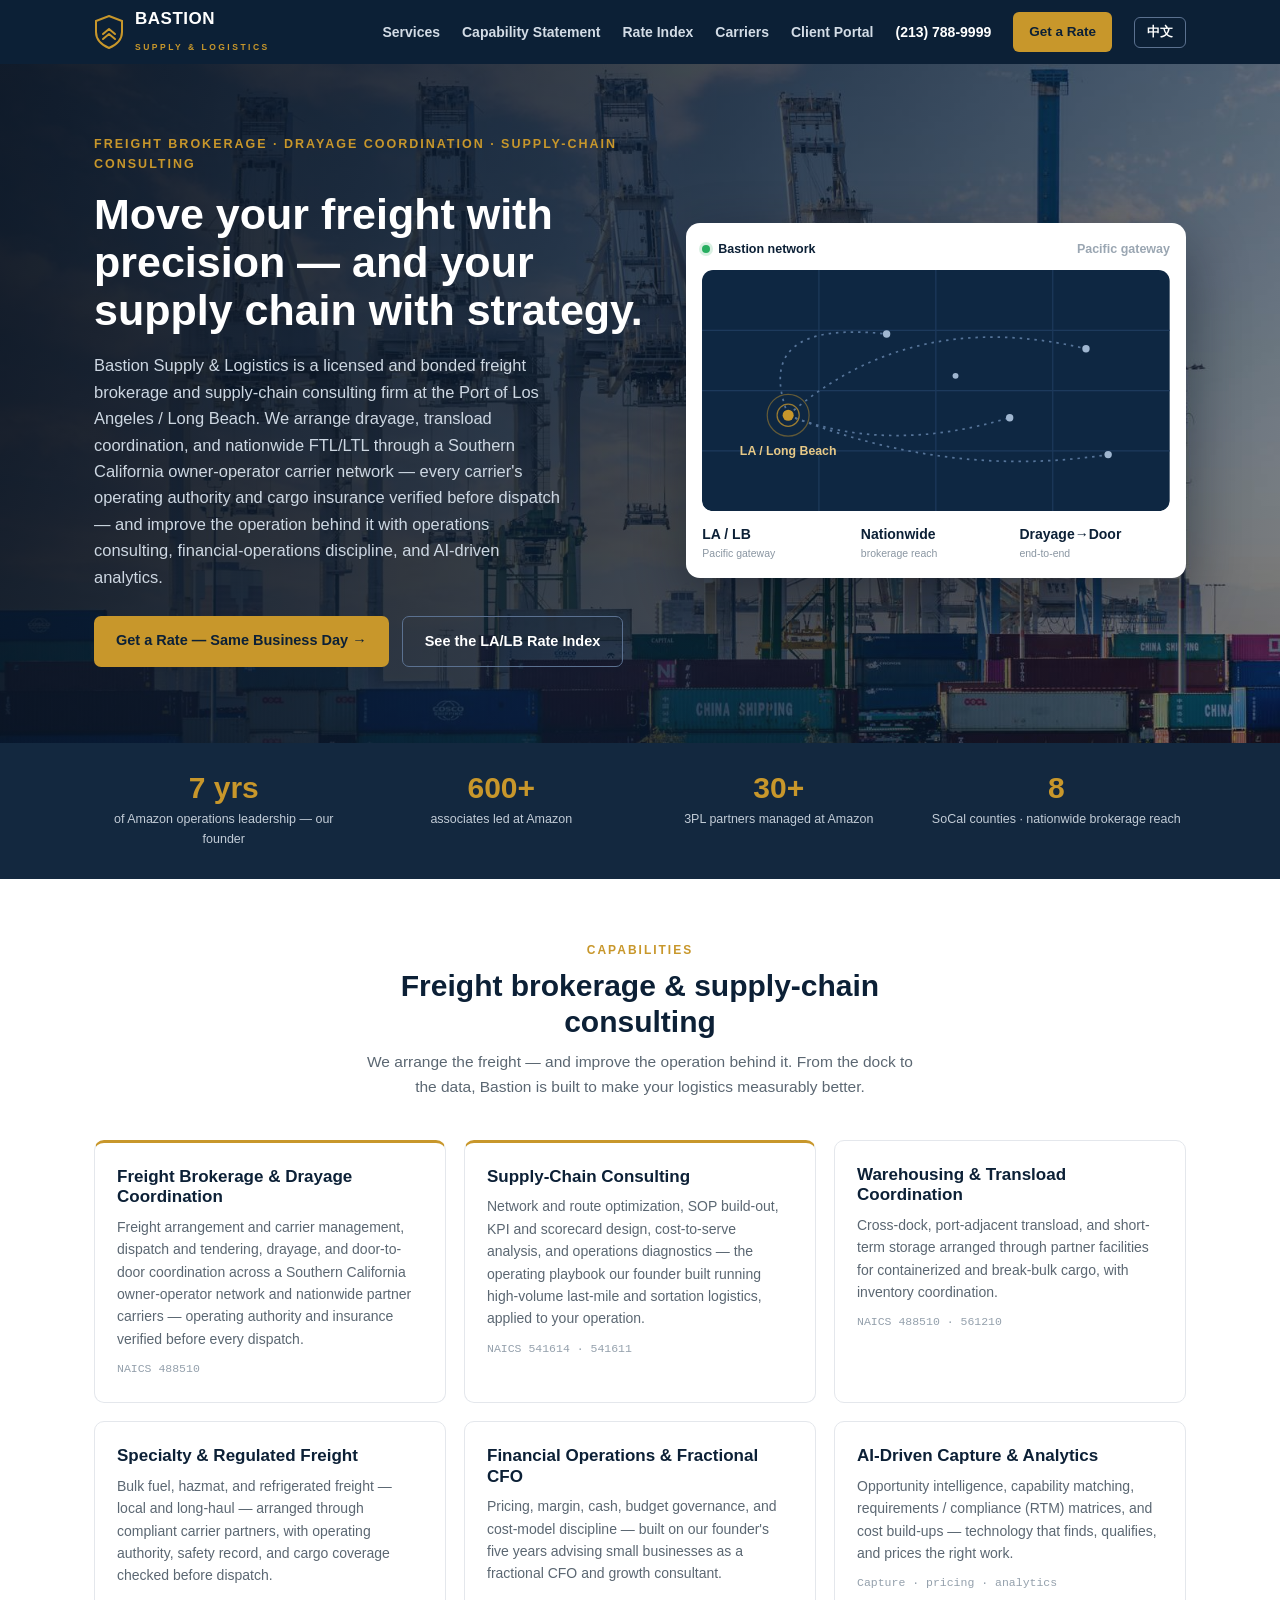
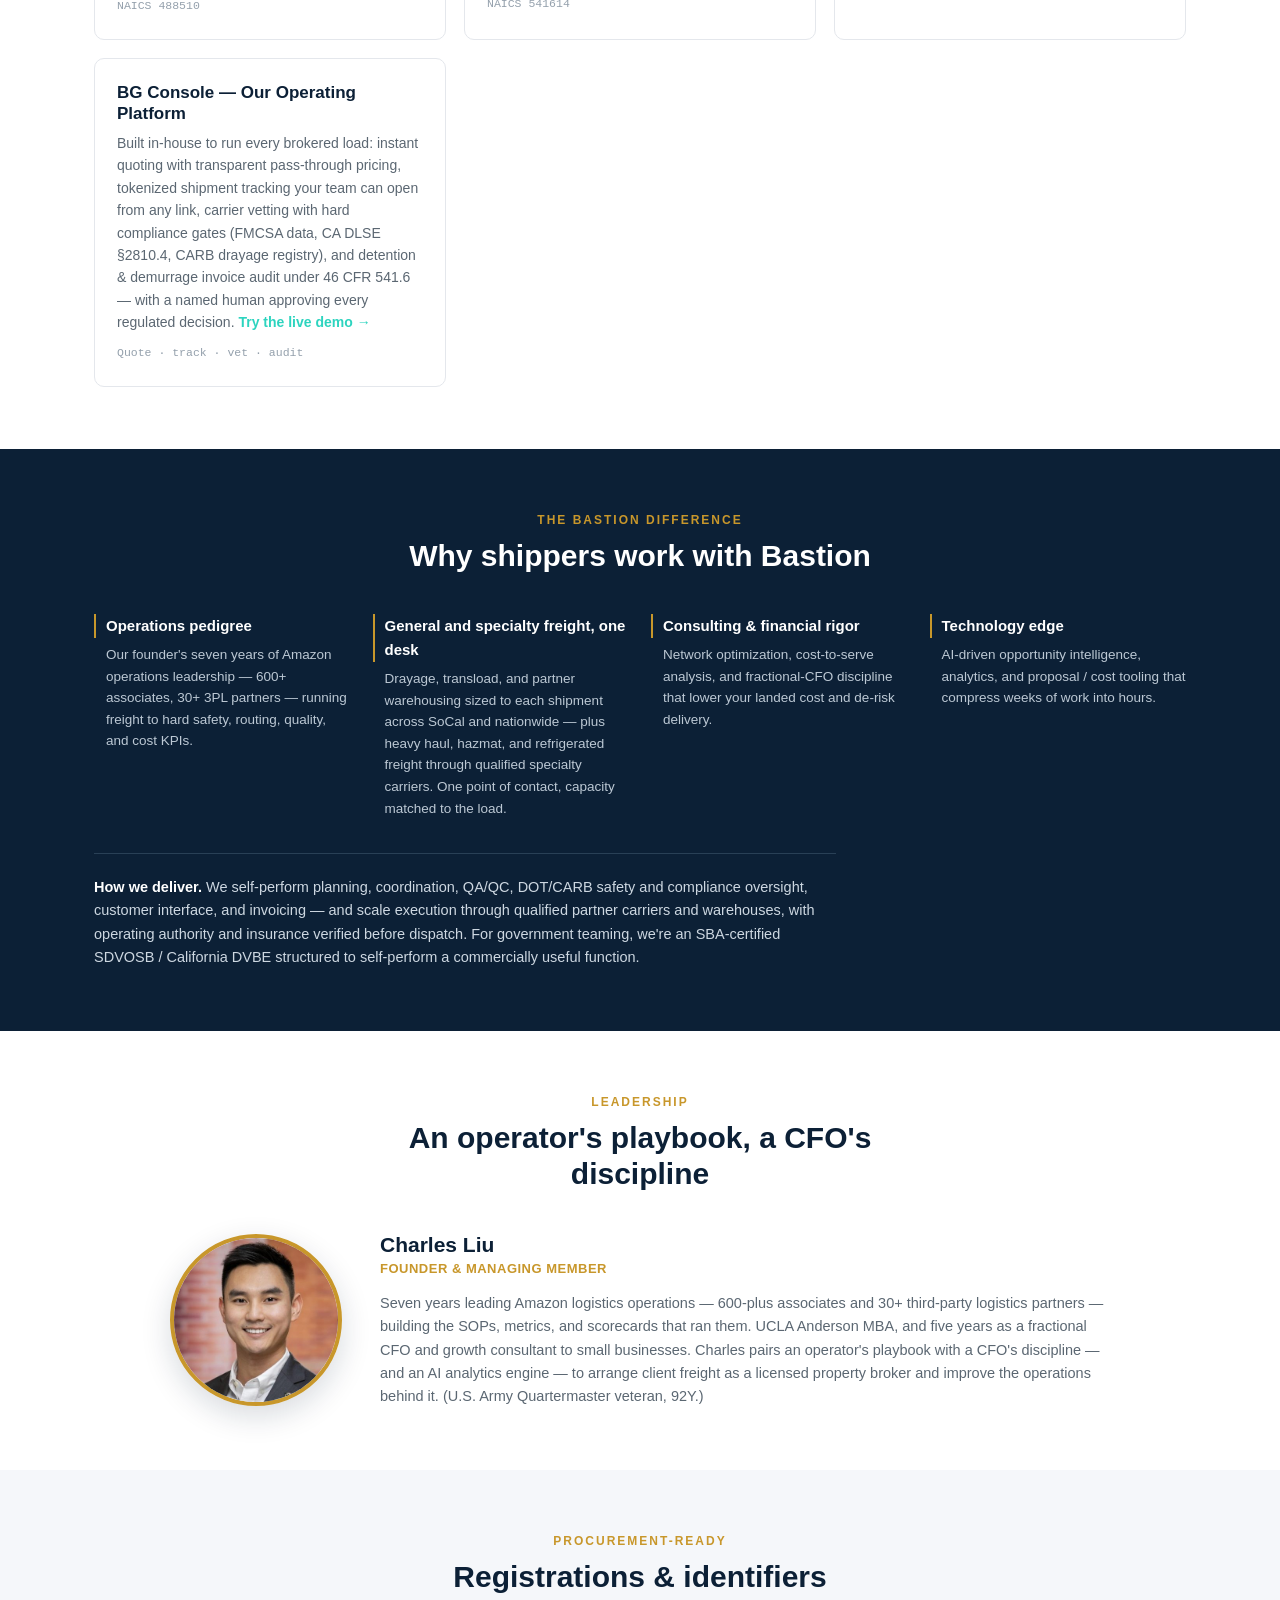
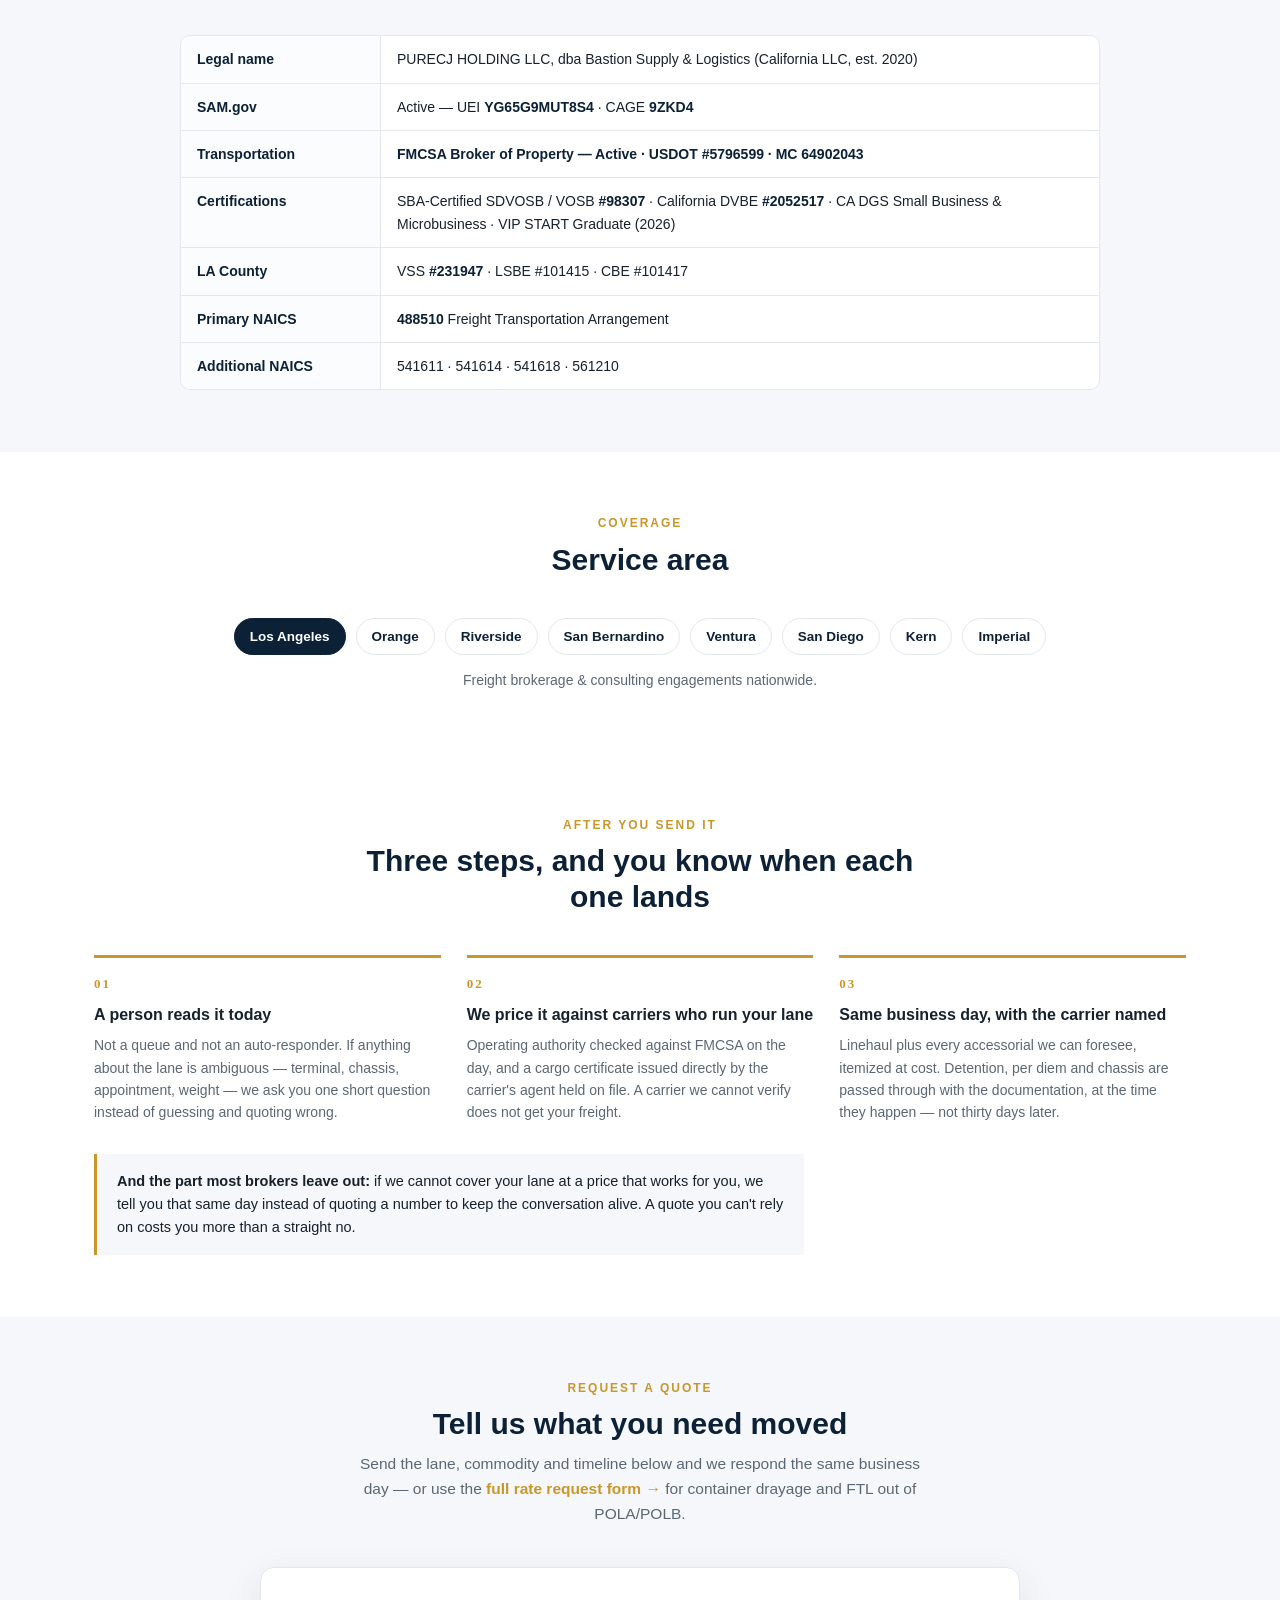
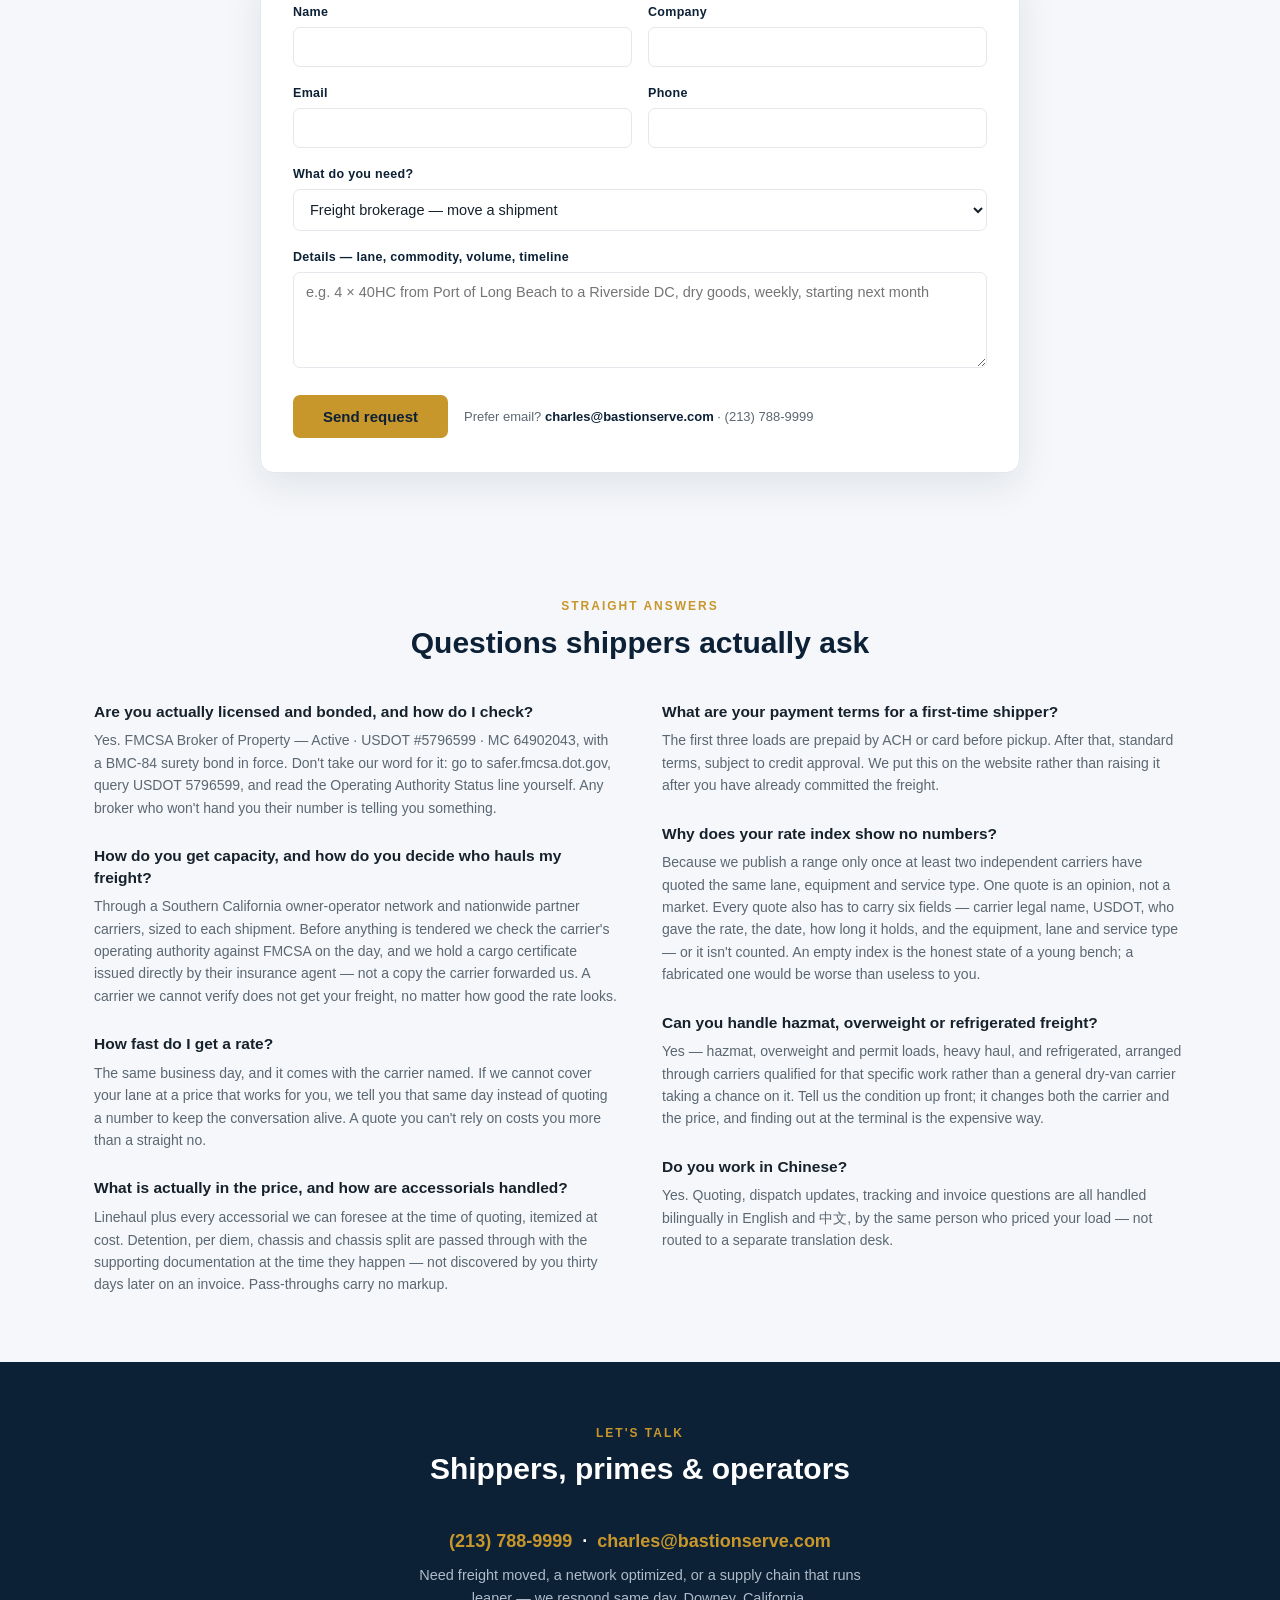
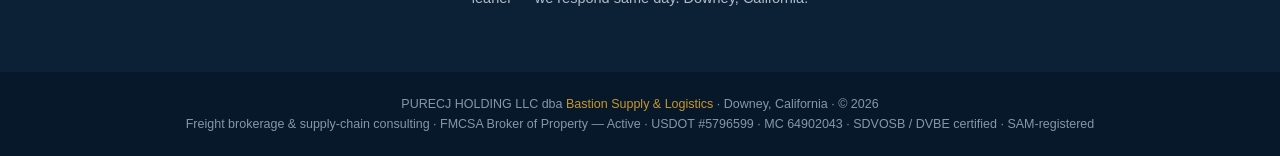
==== commit 866c5a08: "Drop "working prime" from the homepage — a ruling from July that never landed PDF_CORRECTION_DECK_20" ====
--- a/index.html
+++ b/index.html
@@ -158,6 +158,11 @@
 <script type="application/ld+json">
 {"@context":"https://schema.org","@type":"FAQPage","@id":"https://bastionserve.com/#faq","mainEntity":[{"@type":"Question","name":"Are you actually licensed and bonded, and how do I check?","acceptedAnswer":{"@type":"Answer","text":"Yes. FMCSA Broker of Property — Active · USDOT #5796599 · MC 64902043, with a BMC-84 surety bond in force. Don't take our word for it: go to safer.fmcsa.dot.gov, query USDOT 5796599, and read the Operating Authority Status line yourself. Any broker who won't hand you their number is telling you something."}},{"@type":"Question","name":"How do you get capacity, and how do you decide who hauls my freight?","acceptedAnswer":{"@type":"Answer","text":"Through a Southern California owner-operator network and nationwide partner carriers, sized to each shipment. Before anything is tendered we check the carrier's operating authority against FMCSA on the day, and we hold a cargo certificate issued directly by their insurance agent — not a copy the carrier forwarded us. A carrier we cannot verify does not get your freight, no matter how good the rate looks."}},{"@type":"Question","name":"How fast do I get a rate?","acceptedAnswer":{"@type":"Answer","text":"The same business day, and it comes with the carrier named. If we cannot cover your lane at a price that works for you, we tell you that same day instead of quoting a number to keep the conversation alive. A quote you can't rely on costs you more than a straight no."}},{"@type":"Question","name":"What is actually in the price, and how are accessorials handled?","acceptedAnswer":{"@type":"Answer","text":"Linehaul plus every accessorial we can foresee at the time of quoting, itemized at cost. Detention, per diem, chassis and chassis split are passed through with the supporting documentation at the time they happen — not discovered by you thirty days later on an invoice. Pass-throughs carry no markup."}},{"@type":"Question","name":"What are your payment terms for a first-time shipper?","acceptedAnswer":{"@type":"Answer","text":"The first three loads are prepaid by ACH or card before pickup. After that, standard terms, subject to credit approval. We put this on the website rather than raising it after you have already committed the freight."}},{"@type":"Question","name":"Why does your rate index show no numbers?","acceptedAnswer":{"@type":"Answer","text":"Because we publish a range only once at least two independent carriers have quoted the same lane, equipment and service type. One quote is an opinion, not a market. Every quote also has to carry six fields — carrier legal name, USDOT, who gave the rate, the date, how long it holds, and the equipment, lane and service type — or it isn't counted. An empty index is the honest state of a young bench; a fabricated one would be worse than useless to you."}},{"@type":"Question","name":"Can you handle hazmat, overweight or refrigerated freight?","acceptedAnswer":{"@type":"Answer","text":"Yes — hazmat, overweight and permit loads, heavy haul, and refrigerated, arranged through carriers qualified for that specific work rather than a general dry-van carrier taking a chance on it. Tell us the condition up front; it changes both the carrier and the price, and finding out at the terminal is the expensive way."}},{"@type":"Question","name":"Do you work in Chinese?","acceptedAnswer":{"@type":"Answer","text":"Yes. Quoting, dispatch updates, tracking and invoice questions are all handled bilingually in English and 中文, by the same person who priced your load — not routed to a separate translation desk."}}]}
 </script>
+<link rel="alternate" hreflang="en" href="https://bastionserve.com/">
+<link rel="alternate" hreflang="zh-Hans" href="https://bastionserve.com/zh/">
+<link rel="alternate" hreflang="x-default" href="https://bastionserve.com/">
+<link rel="canonical" href="https://bastionserve.com/">
+<link rel="alternate" type="application/json" href="/data/coverage.json" title="Machine-readable service coverage">
 </head>
 <body>
 <div class="topbar"><div class="wrap">
@@ -185,7 +190,7 @@
       <h1 data-en="Move your freight with precision — and your supply chain with strategy." data-zh="精准移动您的货运——并战略布局您的供应链。">Move your freight with precision — and your supply chain with strategy.</h1>
       <p class="lead" data-en="Bastion Supply & Logistics is a licensed and bonded freight brokerage and supply-chain consulting firm at the Port of Los Angeles / Long Beach. We arrange drayage, transload coordination, and nationwide FTL/LTL through a Southern California owner-operator carrier network — every carrier's operating authority and cargo insurance verified before dispatch — and improve the operation behind it with operations consulting, financial-operations discipline, and AI-driven analytics." data-zh="贝松供应与物流是位于洛杉矶/长滩港的持牌且有保证金的货运经纪和供应链咨询公司。我们依托南加州自有车主承运人网络，安排港口拖车、转运换装及全国整车/零担运输——每家承运人派车前均核验营运资质与货物保险——并以运营咨询、财务运营规范和AI驱动分析优化背后的运营。">Bastion Supply & Logistics is a licensed and bonded freight brokerage and supply-chain consulting firm at the Port of Los Angeles / Long Beach. We arrange drayage, transload coordination, and nationwide FTL/LTL through a Southern California owner-operator carrier network — every carrier's operating authority and cargo insurance verified before dispatch — and improve the operation behind it with operations consulting, financial-operations discipline, and AI-driven analytics.</p>
       <div class="cta">
-        <a class="btn btn-gold" href="quote.html" data-en="Get a Rate — Same Business Day &rarr;" data-zh="获取报价 — 当个工作日回复 &rarr;">Get a Rate &mdash; Same Business Day &rarr;</a>
+        <a class="btn btn-gold" href="quote.html" data-en="Get a Rate &mdash; Same Business Day &rarr;" data-zh="获取报价 — 当个工作日回复 &rarr;">Get a Rate &mdash; Same Business Day &rarr;</a>
         <a class="btn btn-ghost" href="rates.html" data-en="See the LA/LB Rate Index" data-zh="查看洛杉矶/长滩费率指数">See the LA/LB Rate Index</a>
       </div>
     </div>
@@ -249,7 +254,7 @@
     <div class="col"><div class="t" data-en="Consulting & financial rigor" data-zh="咨询 & 财务严谨">Consulting & financial rigor</div><p data-en="Network optimization, cost-to-serve analysis, and fractional-CFO discipline that lower your landed cost and de-risk delivery." data-zh="网络优化、成本分析及兼职CFO管理，降低您的到岸成本，降低交付风险。">Network optimization, cost-to-serve analysis, and fractional-CFO discipline that lower your landed cost and de-risk delivery.</p></div>
     <div class="col"><div class="t" data-en="Technology edge" data-zh="技术优势">Technology edge</div><p data-en="AI-driven opportunity intelligence, analytics, and proposal / cost tooling that compress weeks of work into hours." data-zh="AI驱动机会智能、分析和提案/成本工具，将数周工作压缩至数小时。">AI-driven opportunity intelligence, analytics, and proposal / cost tooling that compress weeks of work into hours.</p></div>
   </div>
-  <p class="deliver" data-en="<b>How we deliver.</b> Bastion operates as a working prime: we self-perform planning, coordination, QA/QC, DOT/CARB safety and compliance oversight, customer interface, and invoicing — and scale execution through qualified partner carriers and warehouses, with operating authority and insurance verified before dispatch. For government teaming, we're an SBA-certified SDVOSB / California DVBE structured to self-perform a commercially useful function." data-zh="<b>我们如何交付：</b>Bastion 以自营主承包商（working prime）身份运营：我们自行执行规划、协调、质量保证/质量控制、DOT/CARB安全与合规监督、客户对接和开票——并通过合格的合作伙伴承运人和仓库进行规模化执行，派车前核验营运资质与保险。对于政府联合项目，我们是SBA认证的SDVOSB/加州DVBE，按自行履行商业上有用功能（CUF）的结构运营。"><b>How we deliver.</b> Bastion operates as a working prime: we self-perform planning, coordination, QA/QC, DOT/CARB safety and compliance oversight, customer interface, and invoicing — and scale execution through qualified partner carriers and warehouses, with operating authority and insurance verified before dispatch. For government teaming, we're an SBA-certified SDVOSB / California DVBE structured to self-perform a commercially useful function.</p>
+  <p class="deliver" data-en="<b>How we deliver.</b> We self-perform planning, coordination, QA/QC, DOT/CARB safety and compliance oversight, customer interface, and invoicing — and scale execution through qualified partner carriers and warehouses, with operating authority and insurance verified before dispatch. For government teaming, we're an SBA-certified SDVOSB / California DVBE structured to self-perform a commercially useful function." data-zh="<b>我们如何交付：</b>我们自行执行规划、协调、质量保证/质量控制、DOT/CARB安全与合规监督、客户对接和开票——并通过合格的合作伙伴承运人和仓库进行规模化执行，派车前核验营运资质与保险。对于政府联合项目，我们是SBA认证的SDVOSB/加州DVBE，按自行履行商业上有用功能（CUF）的结构运营。"><b>How we deliver.</b> We self-perform planning, coordination, QA/QC, DOT/CARB safety and compliance oversight, customer interface, and invoicing — and scale execution through qualified partner carriers and warehouses, with operating authority and insurance verified before dispatch. For government teaming, we're an SBA-certified SDVOSB / California DVBE structured to self-perform a commercially useful function.</p>
 </div></section>
 
 <section class="blk"><div class="wrap">
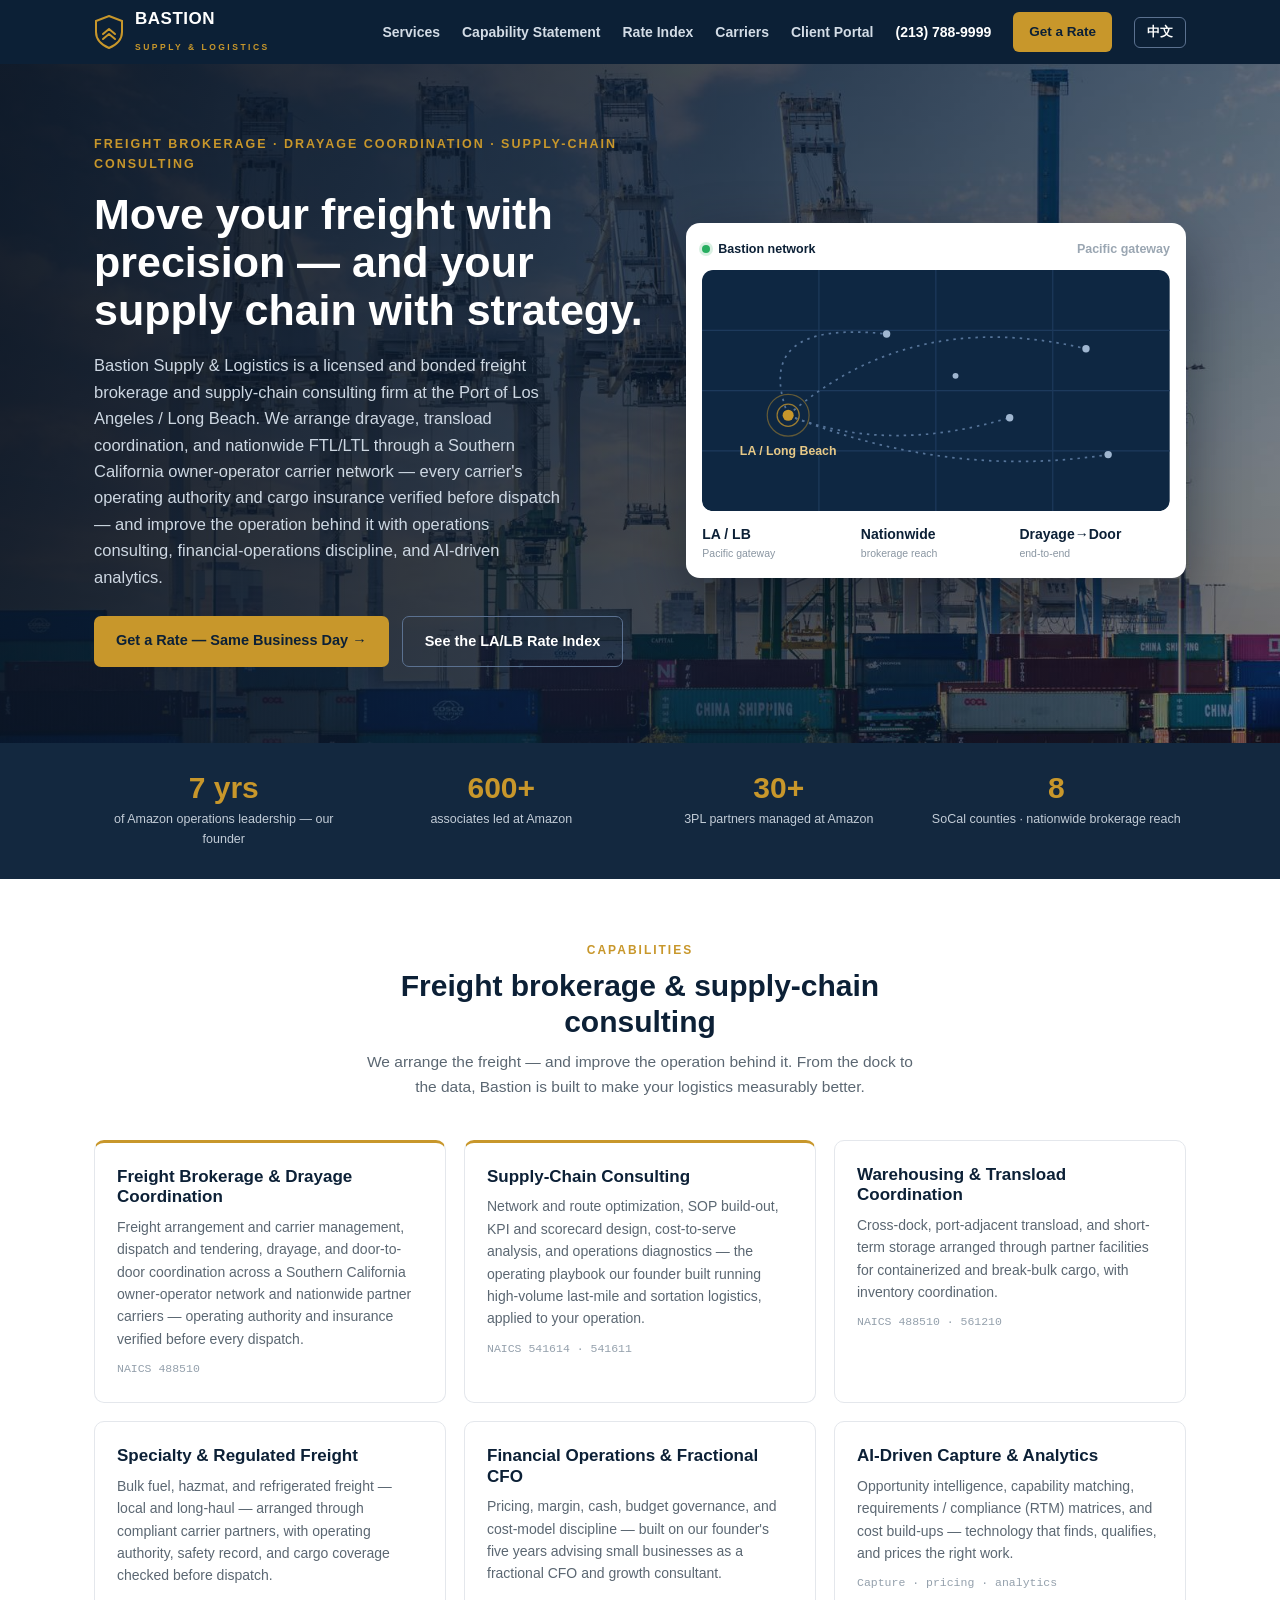
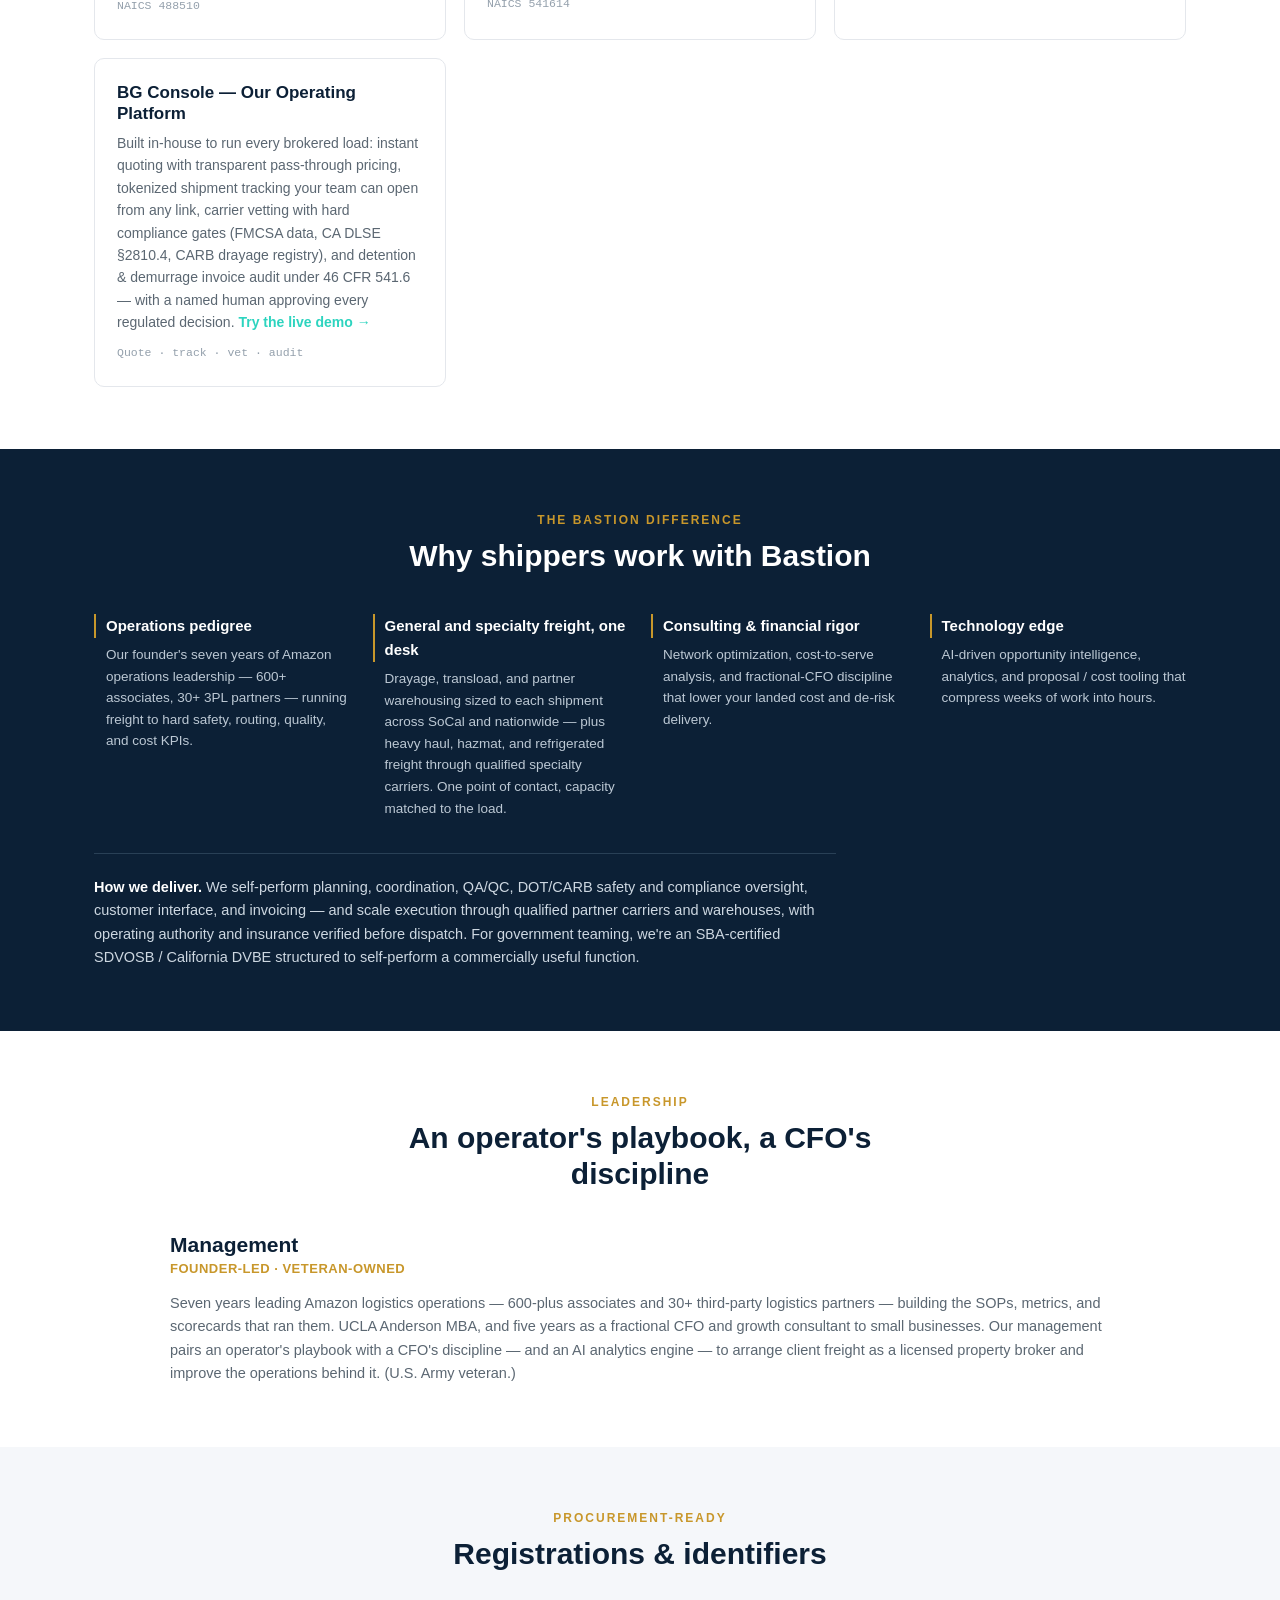
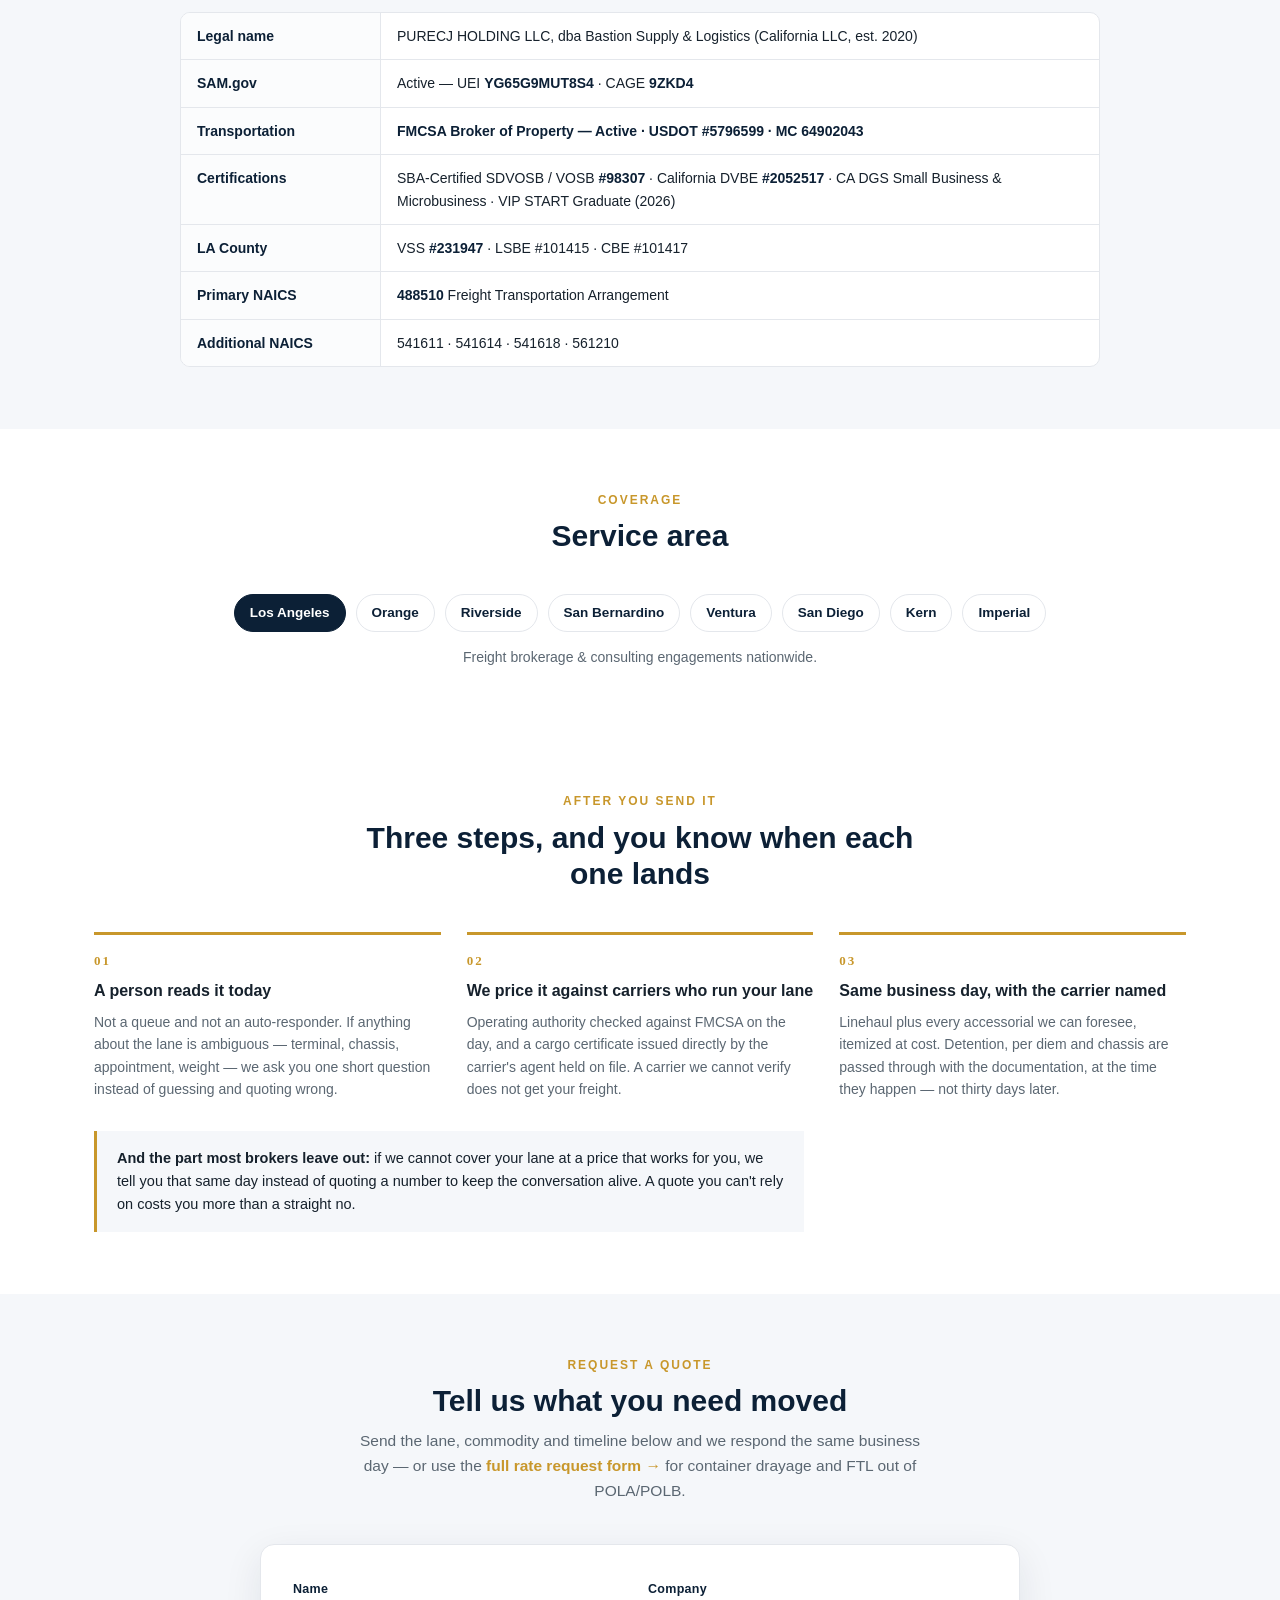
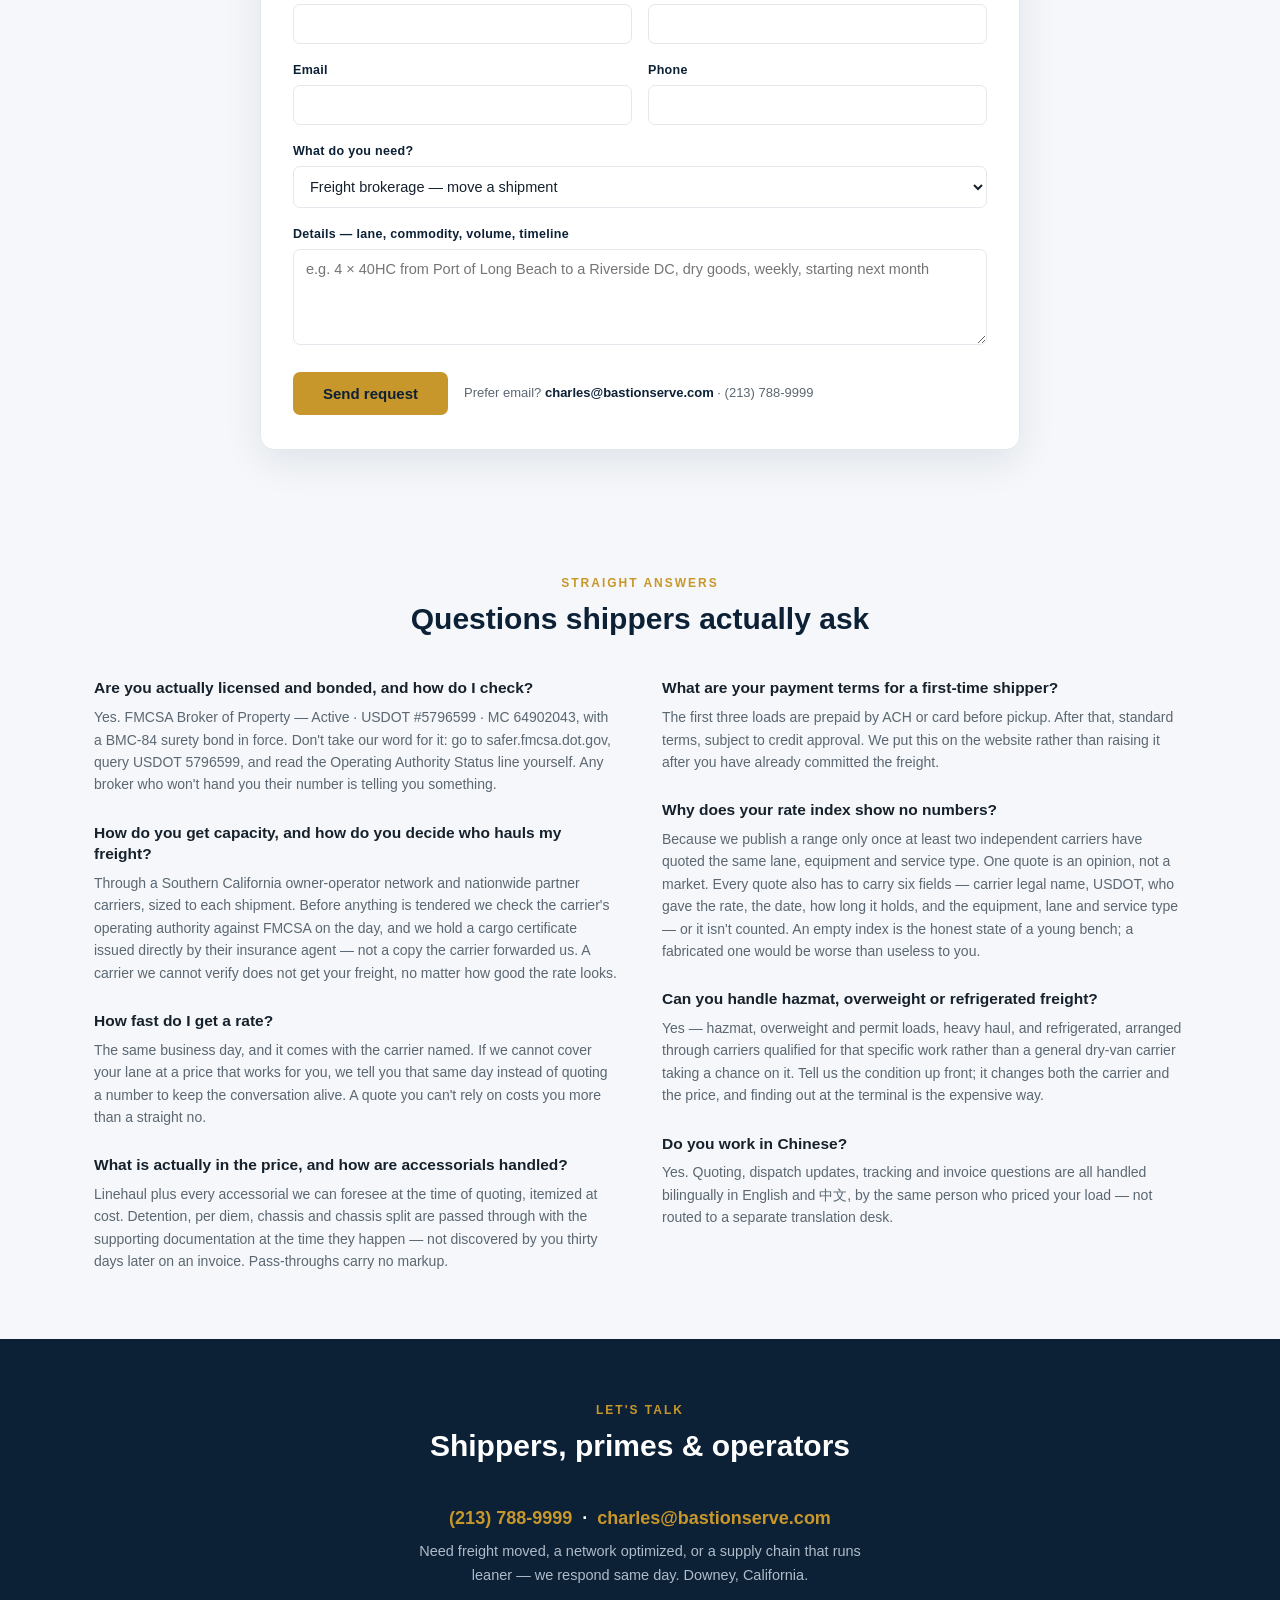
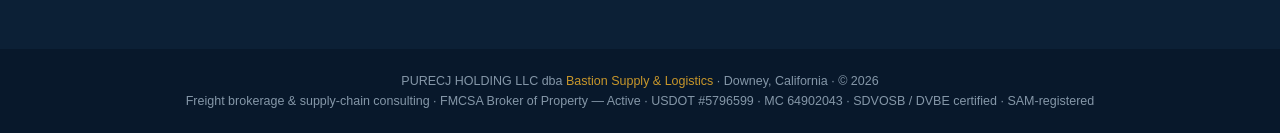
==== commit 75c67db0: "Replace the named founder profile and photo with an unnamed management summary The owner asked for p" ====
--- a/index.html
+++ b/index.html
@@ -39,7 +39,7 @@
 @media(max-width:760px){.nav a.lnk,.nav .phone{display:none}}
 /* hero */
 .hero{position:relative;color:#eef2f6;overflow:hidden}
-.hero .bg{position:absolute;inset:0;background:url('port-hero.jpg') center/cover;}
+.hero .bg{position:absolute;inset:0;background:url('/port-hero.jpg') center/cover;}
 .hero .ov{position:absolute;inset:0;background:linear-gradient(100deg,rgba(8,20,36,.94) 0%,rgba(10,28,50,.82) 42%,rgba(10,28,50,.5) 100%)}
 .hero .wrap{position:relative;display:grid;grid-template-columns:1.05fr .95fr;gap:40px;align-items:center;padding:70px 24px 76px}
 .hero .eyebrow{color:var(--gold);font-weight:700;letter-spacing:2px;font-size:12.5px;text-transform:uppercase;margin-bottom:16px}
@@ -258,13 +258,12 @@
 </div></section>
 
 <section class="blk"><div class="wrap">
-  <div class="sec-head"><div class="k" data-en="Leadership" data-zh="领导团队">Leadership</div><h2 data-en="An operator's playbook, a CFO's discipline" data-zh="操作员手册，CFO的准则">An operator's playbook, a CFO's discipline</h2></div>
+  <div class="sec-head"><div class="k" data-en="Leadership" data-zh="管理层">Leadership</div><h2 data-en="An operator's playbook, a CFO's discipline" data-zh="操作员手册，CFO的准则">An operator's playbook, a CFO's discipline</h2></div>
   <div class="lead-wrap">
-    <img class="ph" src="founder.jpg" alt="Charles Liu, Founder & Managing Member">
     <div>
-      <h3>Charles Liu</h3>
-      <div class="role" data-en="FOUNDER & MANAGING MEMBER" data-zh="创始人 & 管理合伙人">FOUNDER & MANAGING MEMBER</div>
-      <p data-en="Seven years leading Amazon logistics operations — 600-plus associates and 30+ third-party logistics partners — building the SOPs, metrics, and scorecards that ran them. UCLA Anderson MBA, and five years as a fractional CFO and growth consultant to small businesses. Charles pairs an operator's playbook with a CFO's discipline — and an AI analytics engine — to arrange client freight as a licensed property broker and improve the operations behind it. (U.S. Army Quartermaster veteran, 92Y.)" data-zh="七载领导亚马逊物流运营 — 拥有600多名员工及30多家第三方物流合作伙伴 — 制定操作规范、指标和评分卡，确保其高效运行。加州大学洛杉矶分校安德森管理学院MBA，五年来担任小型企业的部分CFO和增长顾问。查尔斯将操作手册与CFO的严谨结合 — 并引入AI分析引擎 — 以持牌货运经纪身份安排客户货运，并优化其背后的运营。（美国陆军军需官退伍军人，92Y。）">Seven years leading Amazon logistics operations — 600-plus associates and 30+ third-party logistics partners — building the SOPs, metrics, and scorecards that ran them. UCLA Anderson MBA, and five years as a fractional CFO and growth consultant to small businesses. Charles pairs an operator's playbook with a CFO's discipline — and an AI analytics engine — to arrange client freight as a licensed property broker and improve the operations behind it. (U.S. Army Quartermaster veteran, 92Y.)</p>
+      <h3 data-en="Management" data-zh="管理层">Management</h3>
+      <div class="role" data-en="FOUNDER-LED · VETERAN-OWNED" data-zh="创始人主理 · 退伍军人所有">FOUNDER-LED · VETERAN-OWNED</div>
+      <p data-en="Seven years leading Amazon logistics operations — 600-plus associates and 30+ third-party logistics partners — building the SOPs, metrics, and scorecards that ran them. UCLA Anderson MBA, and five years as a fractional CFO and growth consultant to small businesses. Our management pairs an operator's playbook with a CFO's discipline — and an AI analytics engine — to arrange client freight as a licensed property broker and improve the operations behind it. (U.S. Army veteran.)" data-zh="七载领导亚马逊物流运营 — 拥有600多名员工及30多家第三方物流合作伙伴 — 制定操作规范、指标和评分卡，确保其高效运行。加州大学洛杉矶分校安德森管理学院MBA，五年来担任小型企业的部分CFO和增长顾问。管理层将操作手册与CFO的严谨结合 — 并引入AI分析引擎 — 以持牌货运经纪身份安排客户货运，并优化其背后的运营。（美国陆军退伍军人。）">Seven years leading Amazon logistics operations — 600-plus associates and 30+ third-party logistics partners — building the SOPs, metrics, and scorecards that ran them. UCLA Anderson MBA, and five years as a fractional CFO and growth consultant to small businesses. Our management pairs an operator's playbook with a CFO's discipline — and an AI analytics engine — to arrange client freight as a licensed property broker and improve the operations behind it. (U.S. Army veteran.)</p>
     </div>
   </div>
 </div></section>
@@ -322,14 +321,14 @@
       <div><label for="qp" data-en="Phone" data-zh="电话">Phone</label><input id="qp" type="tel" name="Phone"></div>
       <div class="full"><label for="qs" data-en="What do you need?" data-zh="您需要什么？">What do you need?</label>
         <select id="qs" name="Service">
-          <option data-en="Freight brokerage — move a shipment" data-zh="货运经纪 — 运输货物">Freight brokerage — move a shipment</option>
-          <option data-en="Drayage / transload at LA / Long Beach" data-zh="洛杉矶/长滩港口拖车/转运换装">Drayage / transload at LA / Long Beach</option>
-          <option data-en="Warehousing / distribution" data-zh="仓储/配送">Warehousing / distribution</option>
-          <option data-en="Specialty / regulated freight (fuel, hazmat, reefer)" data-zh="专业/监管货运（燃料、危险品、冷藏）">Specialty / regulated freight (fuel, hazmat, reefer)</option>
-          <option data-en="Supply-chain consulting / network optimization" data-zh="供应链咨询/网络优化">Supply-chain consulting / network optimization</option>
-          <option data-en="Fractional CFO / financial operations" data-zh="兼职CFO / 财务运营">Fractional CFO / financial operations</option>
-          <option data-en="Government teaming / subcontract" data-zh="政府联合/分包">Government teaming / subcontract</option>
-          <option data-en="Other" data-zh="其他">Other</option>
+          <option value="Freight brokerage — move a shipment" data-en="Freight brokerage — move a shipment" data-zh="货运经纪 — 运输货物">Freight brokerage — move a shipment</option>
+          <option value="Drayage / transload at LA / Long Beach" data-en="Drayage / transload at LA / Long Beach" data-zh="洛杉矶/长滩港口拖车/转运换装">Drayage / transload at LA / Long Beach</option>
+          <option value="Warehousing / distribution" data-en="Warehousing / distribution" data-zh="仓储/配送">Warehousing / distribution</option>
+          <option value="Specialty / regulated freight (fuel, hazmat, reefer)" data-en="Specialty / regulated freight (fuel, hazmat, reefer)" data-zh="专业/监管货运（燃料、危险品、冷藏）">Specialty / regulated freight (fuel, hazmat, reefer)</option>
+          <option value="Supply-chain consulting / network optimization" data-en="Supply-chain consulting / network optimization" data-zh="供应链咨询/网络优化">Supply-chain consulting / network optimization</option>
+          <option value="Fractional CFO / financial operations" data-en="Fractional CFO / financial operations" data-zh="兼职CFO / 财务运营">Fractional CFO / financial operations</option>
+          <option value="Government teaming / subcontract" data-en="Government teaming / subcontract" data-zh="政府联合/分包">Government teaming / subcontract</option>
+          <option value="Other" data-en="Other" data-zh="其他">Other</option>
         </select>
       </div>
       <div class="full"><label for="qd" data-en="Details — lane, commodity, volume, timeline" data-zh="详情 — 路线、商品、数量、时间表">Details — lane, commodity, volume, timeline</label><textarea id="qd" name="Details" placeholder="e.g. 4 × 40HC from Port of Long Beach to a Riverside DC, dry goods, weekly, starting next month" data-en-placeholder="e.g. 4 × 40HC from Port of Long Beach to a Riverside DC, dry goods, weekly, starting next month" data-zh-placeholder="例：4 × 40HC 从长滩港到河滨配送中心，干货，每周一次，下月开始"></textarea></div>
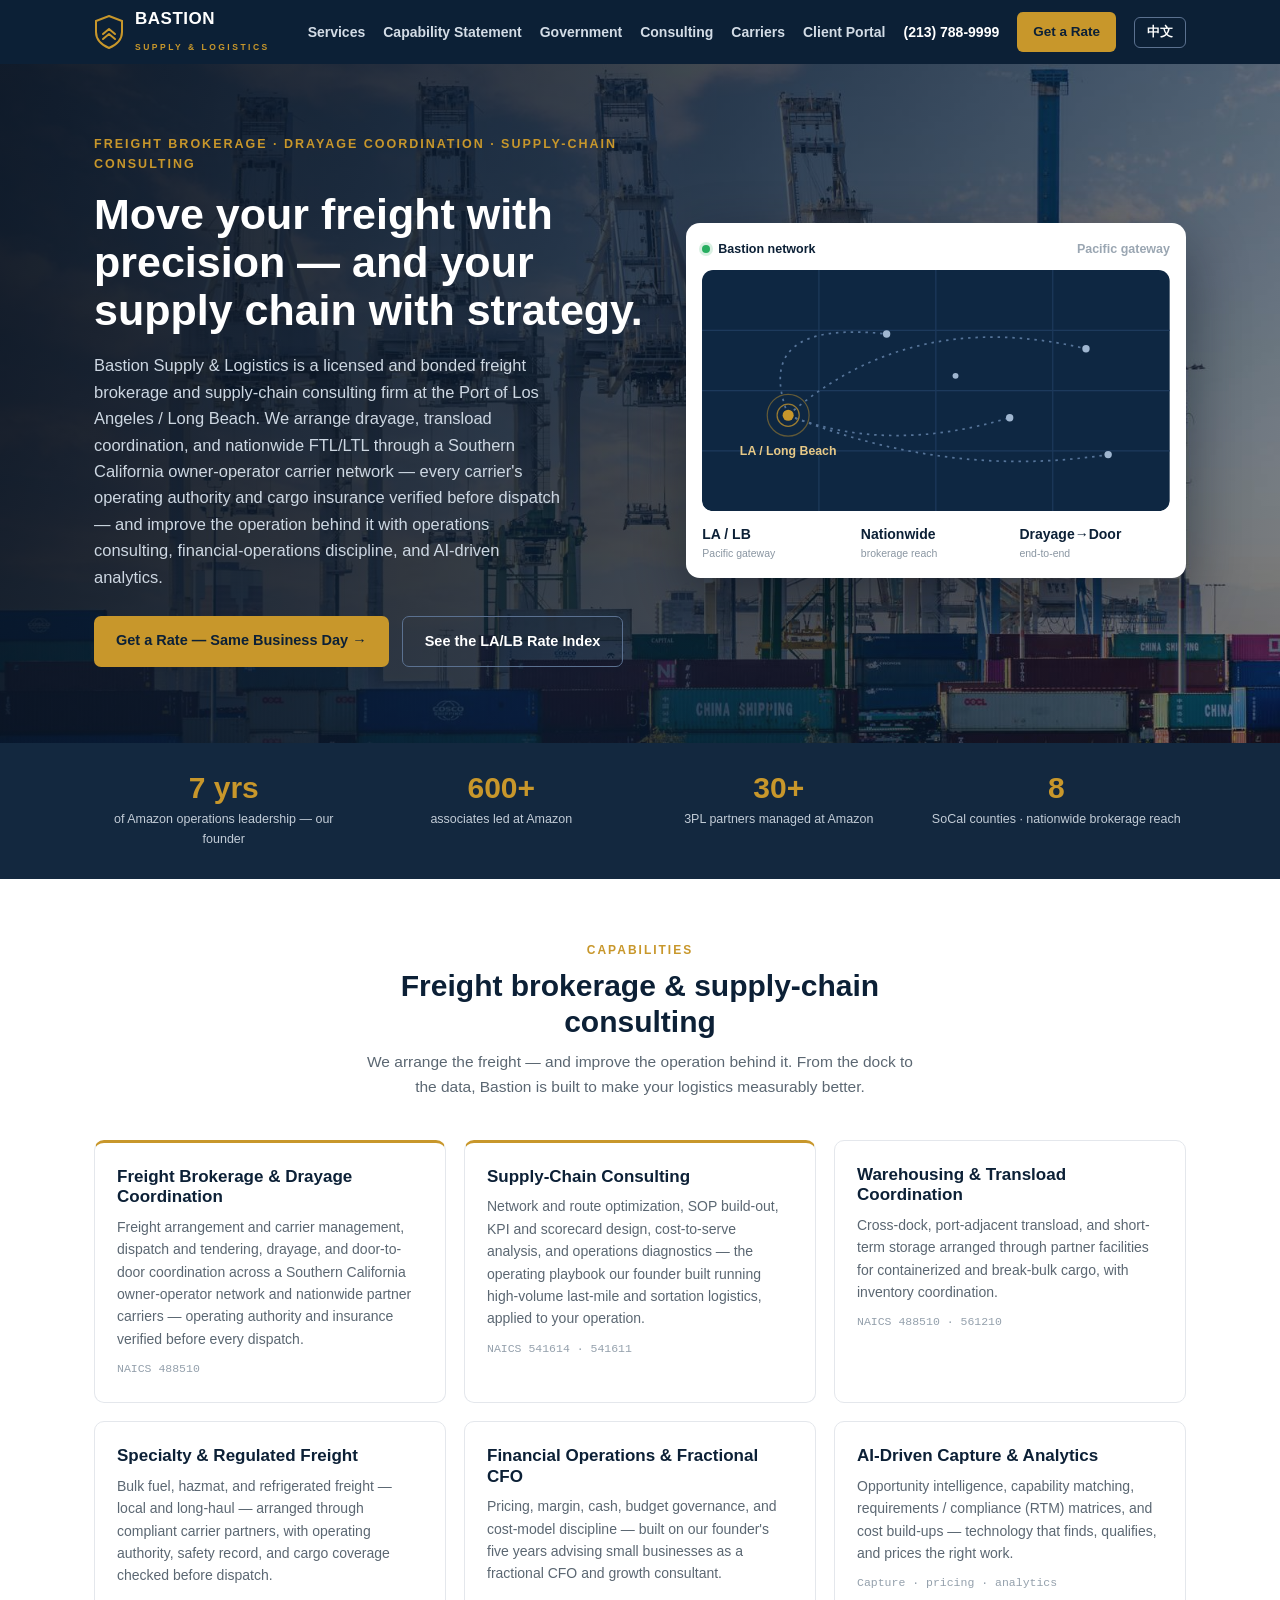
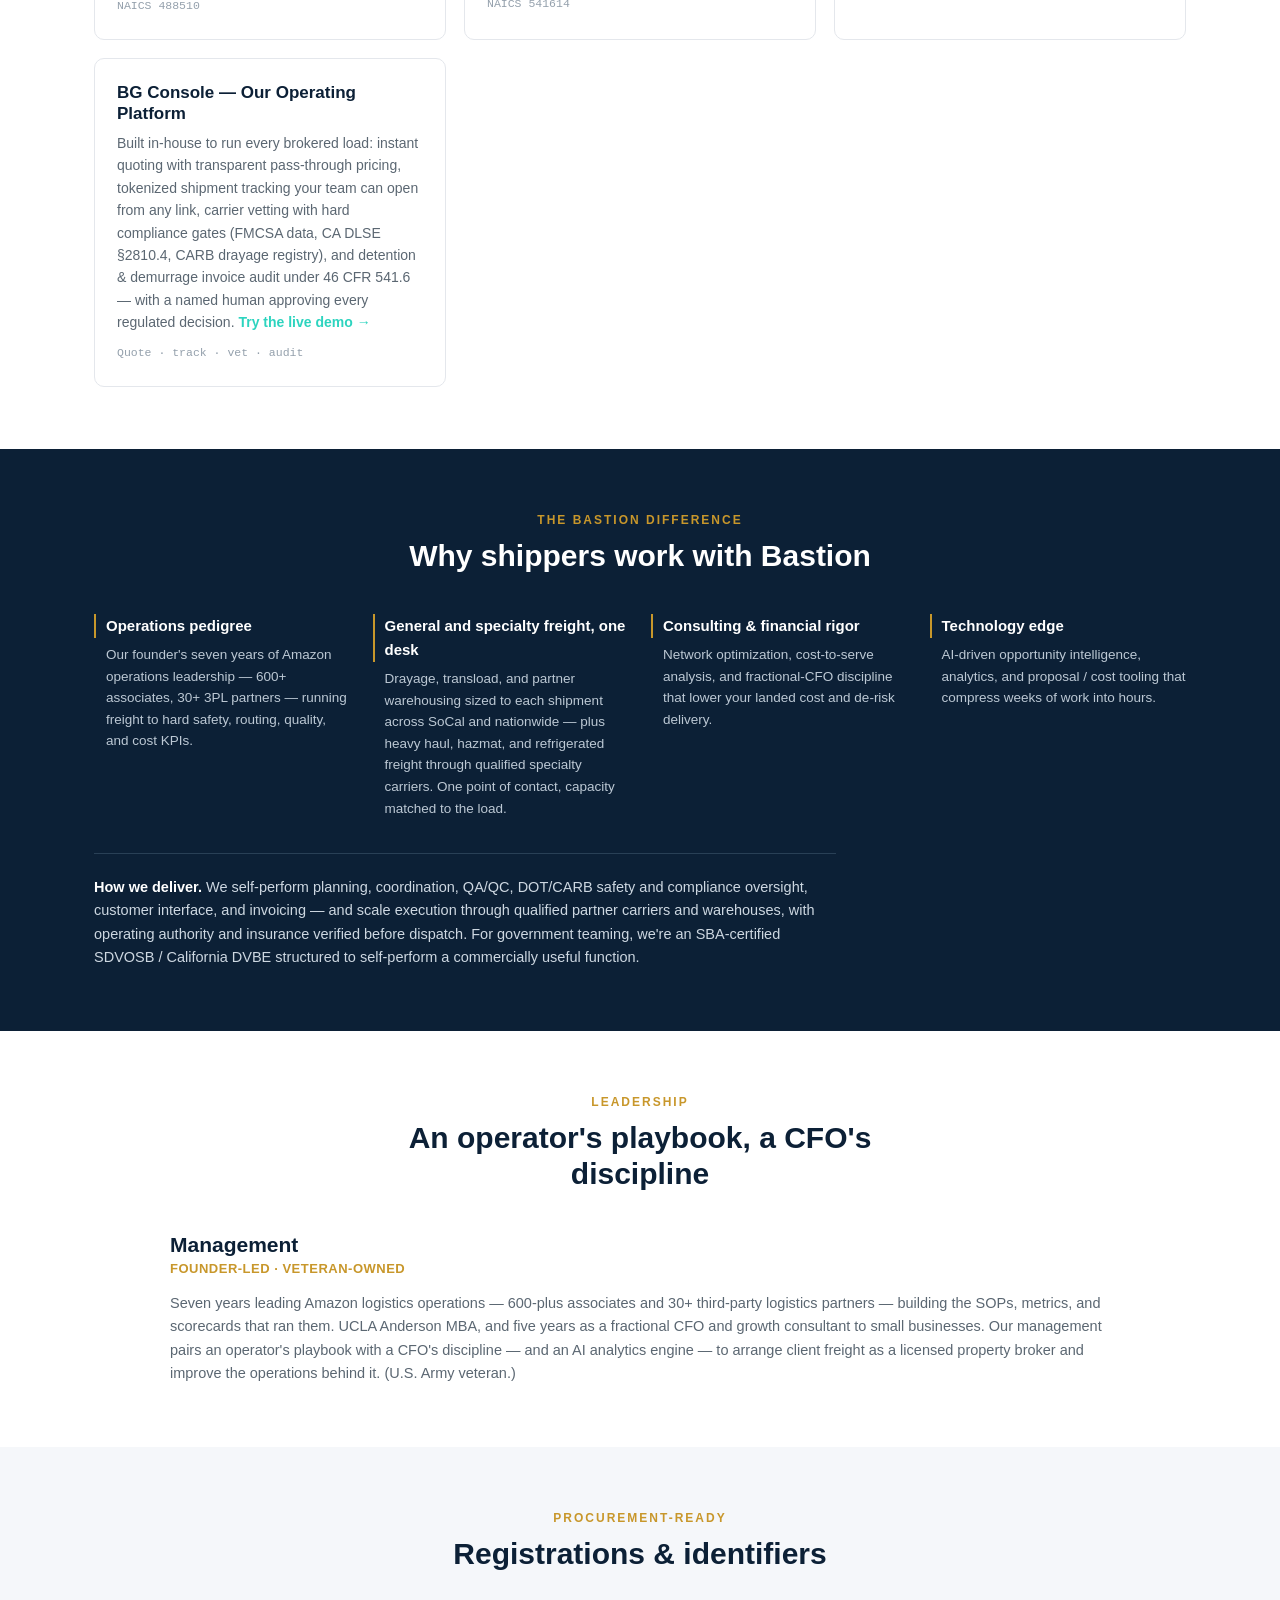
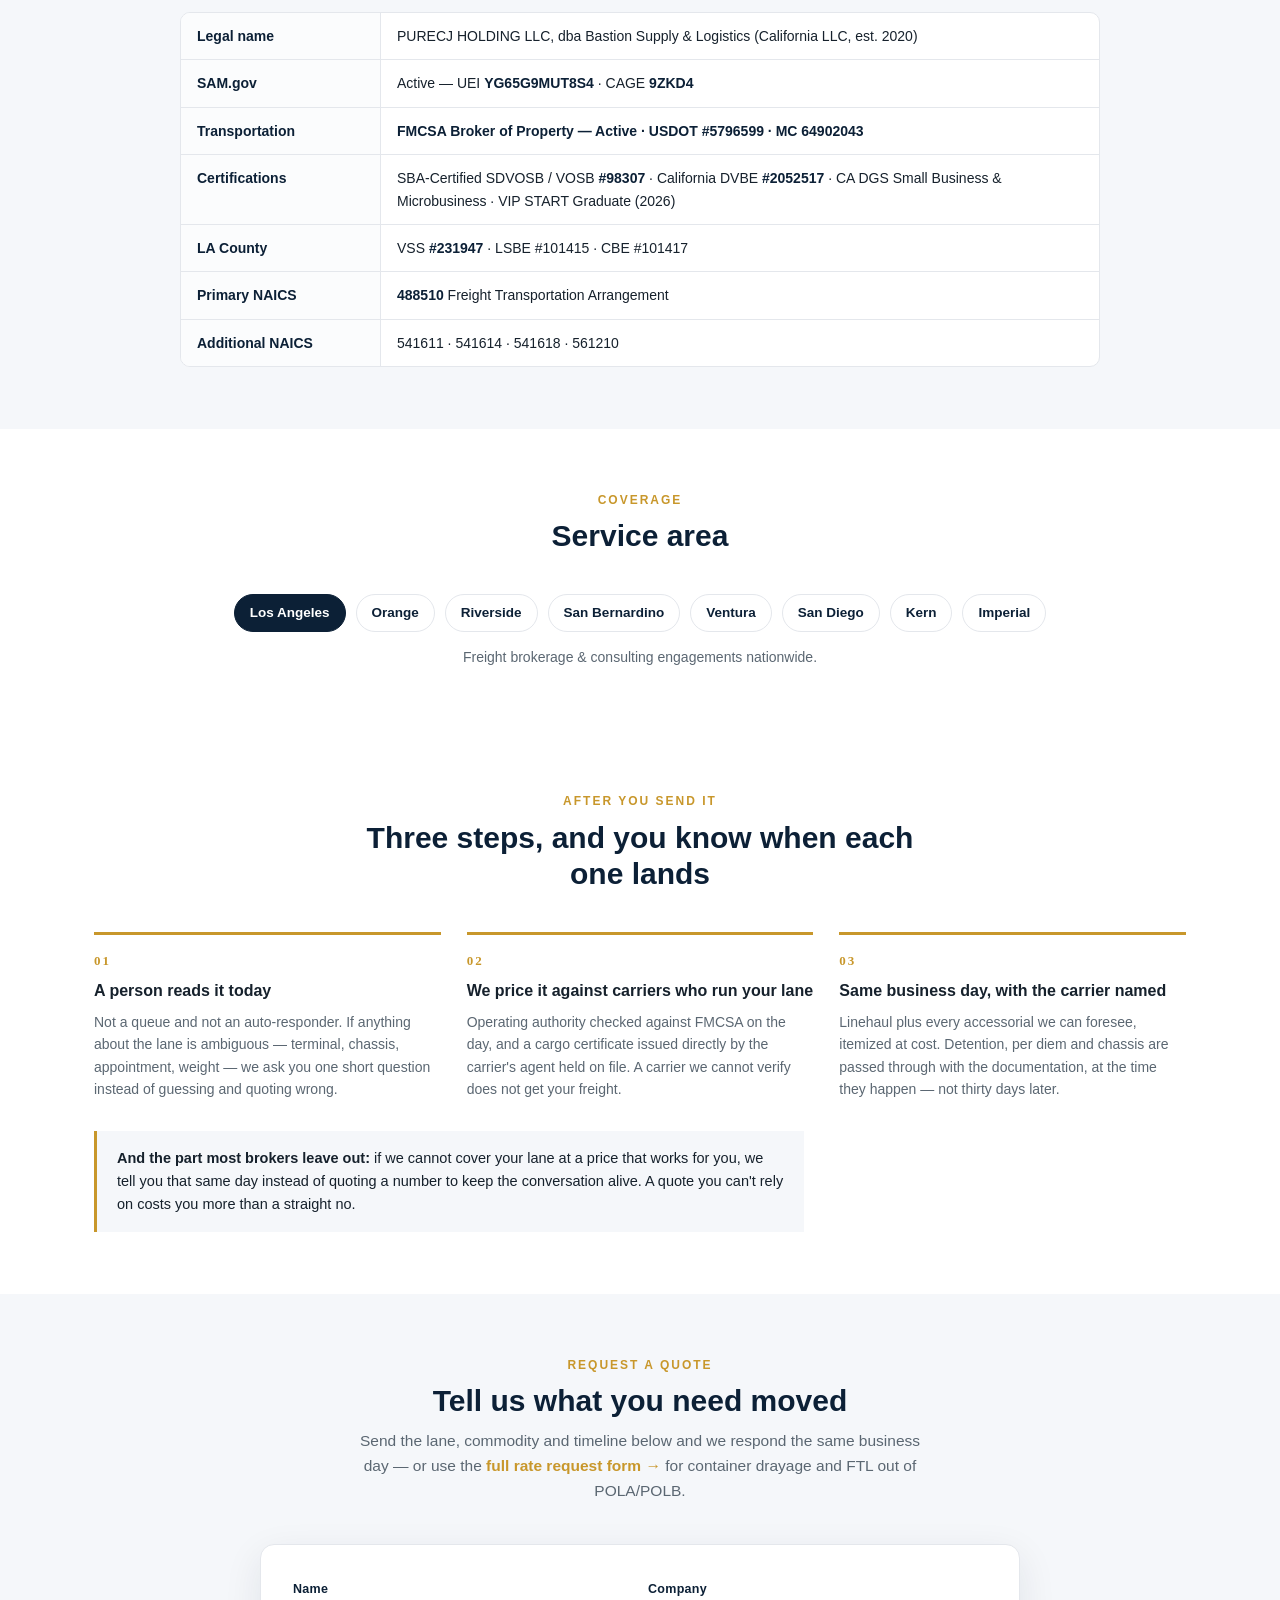
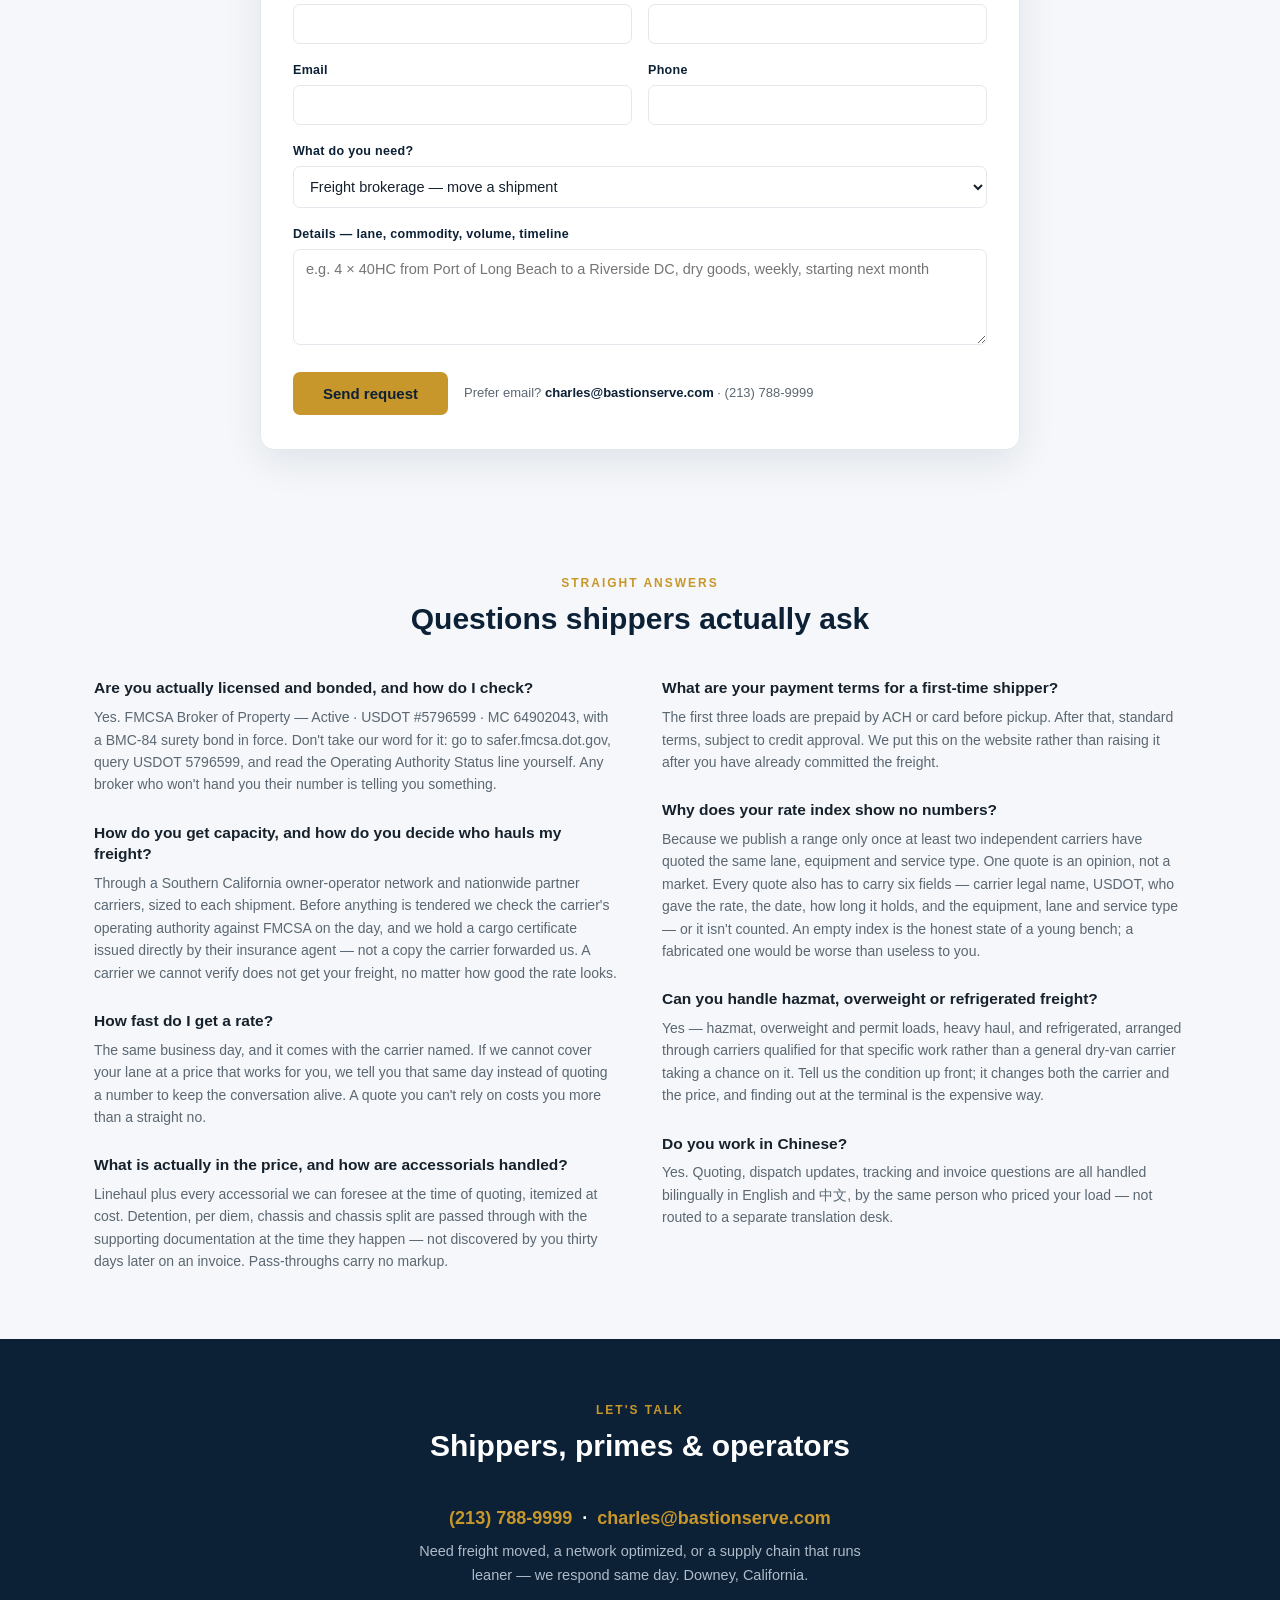
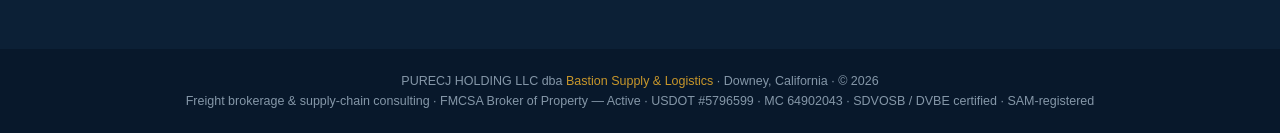
==== commit 2bde1f8b: "Publish government contracting and consulting pages The owner reviewed the drafts and confirmed the " ====
--- a/index.html
+++ b/index.html
@@ -28,15 +28,15 @@
 .brand svg{flex:none}
 .brand .bn{font-size:17px;color:#fff;line-height:1}
 .brand .bs{font-size:8.5px;letter-spacing:2.5px;color:var(--gold);font-weight:700}
-.nav{display:flex;align-items:center;gap:22px;font-size:14px}
-.nav a.lnk{color:#d3dce6;font-weight:600}
+.nav{display:flex;align-items:center;gap:18px;font-size:14px}
+.nav a.lnk{color:#d3dce6;font-weight:600;white-space:nowrap}
 .nav a.lnk:hover{color:#fff}
 .nav .phone{color:#fff;font-weight:700;white-space:nowrap}
-.nav .quote{background:var(--gold);color:var(--navy);font-weight:800;padding:9px 16px;border-radius:6px;font-size:13.5px}
+.nav .quote{background:var(--gold);color:var(--navy);font-weight:800;padding:9px 16px;border-radius:6px;font-size:13.5px;white-space:nowrap}
 .nav .quote:hover{background:#d9a838}
 .nav .lang-toggle{background:transparent;border:1.5px solid #5b7190;color:#fff;font-weight:700;padding:6px 12px;border-radius:6px;font-size:12.5px;cursor:pointer;font-family:inherit}
 .nav .lang-toggle:hover{border-color:var(--gold);color:var(--gold)}
-@media(max-width:760px){.nav a.lnk,.nav .phone{display:none}}
+@media(max-width:1040px){.nav a.lnk,.nav .phone{display:none}}
 /* hero */
 .hero{position:relative;color:#eef2f6;overflow:hidden}
 .hero .bg{position:absolute;inset:0;background:url('/port-hero.jpg') center/cover;}
@@ -173,7 +173,8 @@
   <div class="nav">
     <a class="lnk" href="#services" data-en="Services" data-zh="服务">Services</a>
     <a class="lnk" href="capability-statement.html" data-en="Capability Statement" data-zh="能力声明">Capability Statement</a>
-    <a class="lnk" href="rates.html" data-en="Rate Index" data-zh="费率指数">Rate Index</a>
+    <a class="lnk" href="/government.html" data-en="Government" data-zh="政府承包">Government</a>
+    <a class="lnk" href="/consulting.html" data-en="Consulting" data-zh="管理咨询">Consulting</a>
     <a class="lnk" href="carriers.html" data-en="Carriers" data-zh="承运人">Carriers</a>
     <a class="lnk" href="https://app.bastionserve.com" data-en="Client Portal" data-zh="客户门户">Client Portal</a>
     <a class="phone" href="tel:+12137889999">(213) 788-9999</a>
